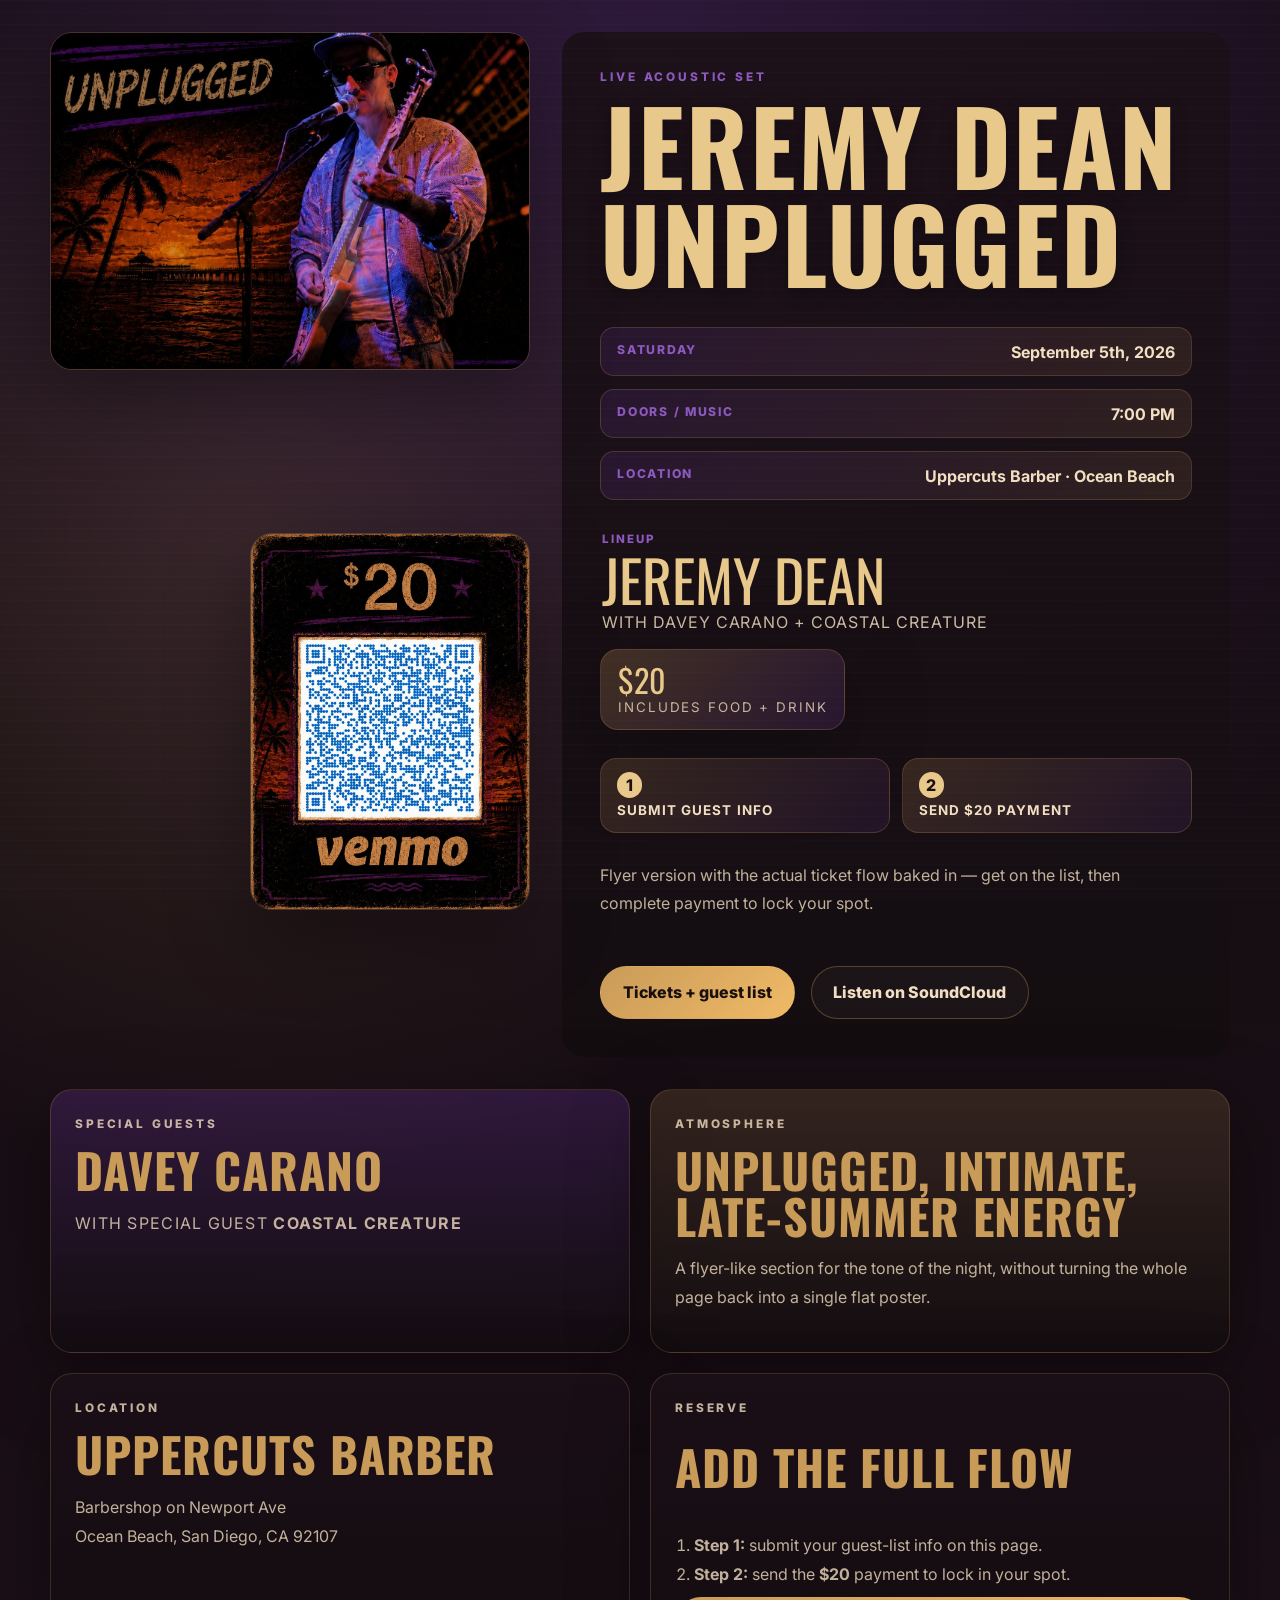
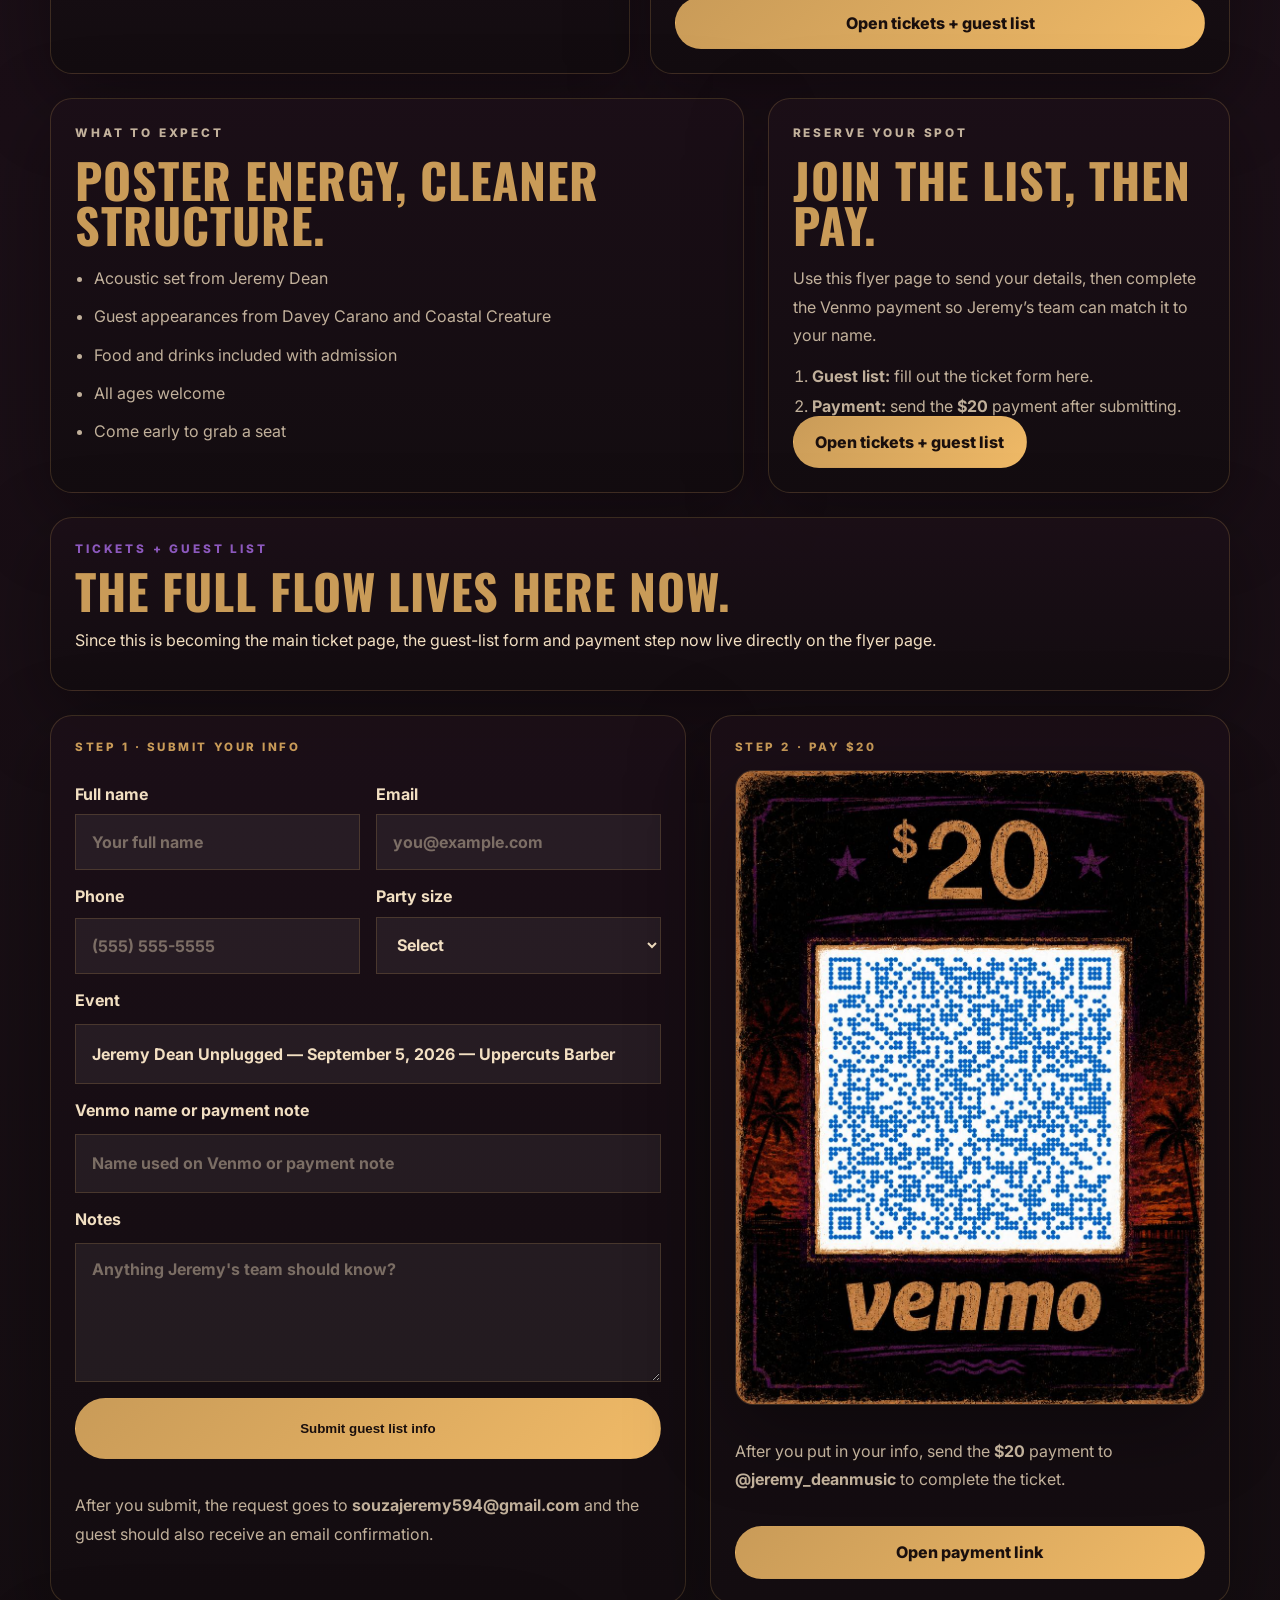
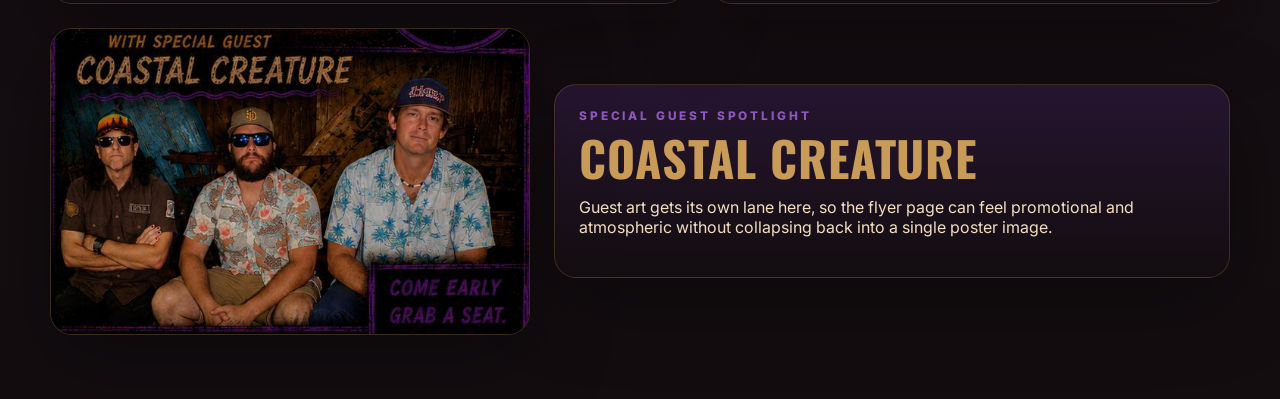
==== flyer.html @ 8b3a3627 "Remove bottom flyer poster section from Jeremy Dean page" ====
<!doctype html>
<html lang="en">
  <head>
    <meta charset="UTF-8" />
    <meta name="viewport" content="width=device-width, initial-scale=1.0" />
    <title>Jeremy Dean Unplugged | Flyer Version</title>
    <meta name="description" content="A flyer-style landing page for Jeremy Dean Unplugged with the show details separated into clean sections." />
    <link rel="preconnect" href="https://fonts.googleapis.com" />
    <link rel="preconnect" href="https://fonts.gstatic.com" crossorigin />
    <link href="https://fonts.googleapis.com/css2?family=Inter:wght@400;500;600;700;800&family=Oswald:wght@400;500;600;700&display=swap" rel="stylesheet" />
    <link rel="stylesheet" href="flyer.css" />
  </head>
  <body>
    <main class="flyer-page">
      <section class="flyer-hero flyer-hero--posterish flyer-hero--composite">
        <div class="flyer-hero__art flyer-hero__art--stacked">
          <img src="assets/jeremy-dean-unplugged-alt.jpg" alt="Jeremy Dean performing live under unplugged sunset visuals." />
          <img src="assets/venmo-flyer-reference.jpg" alt="Vintage-style Venmo flyer art showing $20 and a payment QR code." class="flyer-hero__insert" />
        </div>
        <div class="flyer-hero__content">
          <p class="flyer-kicker">Live acoustic set</p>
          <h1>Jeremy Dean<br />Unplugged</h1>
          <div class="flyer-poster-strips">
            <div class="flyer-strip"><span>Saturday</span><strong>September 5th, 2026</strong></div>
            <div class="flyer-strip"><span>Doors / music</span><strong>7:00 PM</strong></div>
            <div class="flyer-strip"><span>Location</span><strong>Uppercuts Barber · Ocean Beach</strong></div>
          </div>
          <div class="flyer-lineup">
            <p class="flyer-lineup__label">Lineup</p>
            <div class="flyer-lineup__headliner">Jeremy Dean</div>
            <div class="flyer-lineup__support">with Davey Carano + Coastal Creature</div>
          </div>
          <div class="flyer-ticket-badge">
            <span>$20</span>
            <small>includes food + drink</small>
          </div>
          <div class="flyer-flow-banner">
            <div><span>1</span><strong>Submit guest info</strong></div>
            <div><span>2</span><strong>Send $20 payment</strong></div>
          </div>
          <p class="flyer-subhead">Flyer version with the actual ticket flow baked in — get on the list, then complete payment to lock your spot.</p>
          <div class="flyer-cta-row">
            <a class="flyer-button flyer-button--primary" href="#tickets">Tickets + guest list</a>
            <a class="flyer-button flyer-button--ghost" href="https://on.soundcloud.com/svPY4LJOPZWUl74EOf" target="_blank" rel="noreferrer">Listen on SoundCloud</a>
          </div>
        </div>
      </section>

      <section class="flyer-grid flyer-grid--posterish">
        <article class="flyer-panel flyer-panel--highlight">
          <p class="flyer-label">Special guests</p>
          <h2>Davey Carano</h2>
          <p class="flyer-panel__support">With special guest <strong>Coastal Creature</strong></p>
        </article>

        <article class="flyer-panel flyer-panel--ghosted">
          <p class="flyer-label">Atmosphere</p>
          <h2>Unplugged, intimate, late-summer energy</h2>
          <p>A flyer-like section for the tone of the night, without turning the whole page back into a single flat poster.</p>
        </article>

        <article class="flyer-panel">
          <p class="flyer-label">Location</p>
          <h2>Uppercuts Barber</h2>
          <p>Barbershop on Newport Ave<br />Ocean Beach, San Diego, CA 92107</p>
        </article>

        <article class="flyer-panel flyer-panel--flow">
          <p class="flyer-label">Reserve</p>
          <h2>Add the full flow</h2>
          <ol class="flyer-flow-list">
            <li><strong>Step 1:</strong> submit your guest-list info on this page.</li>
            <li><strong>Step 2:</strong> send the <strong>$20</strong> payment to lock in your spot.</li>
          </ol>
          <a class="flyer-button flyer-button--primary" href="#tickets">Open tickets + guest list</a>
        </article>
      </section>

      <section class="flyer-details">
        <div class="flyer-copy">
          <p class="flyer-label">What to expect</p>
          <h2>Poster energy, cleaner structure.</h2>
          <ul>
            <li>Acoustic set from Jeremy Dean</li>
            <li>Guest appearances from Davey Carano and Coastal Creature</li>
            <li>Food and drinks included with admission</li>
            <li>All ages welcome</li>
            <li>Come early to grab a seat</li>
          </ul>
        </div>
        <div class="flyer-actions-card">
          <p class="flyer-label">Reserve your spot</p>
          <h2>Join the list, then pay.</h2>
          <p>Use this flyer page to send your details, then complete the Venmo payment so Jeremy’s team can match it to your name.</p>
          <ol class="flyer-flow-list">
            <li><strong>Guest list:</strong> fill out the ticket form here.</li>
            <li><strong>Payment:</strong> send the <strong>$20</strong> payment after submitting.</li>
          </ol>
          <a class="flyer-button flyer-button--primary" href="#tickets">Open tickets + guest list</a>
        </div>
      </section>

      <section class="flyer-ticket-section" id="tickets">
        <div class="flyer-ticket-intro">
          <p class="flyer-label">Tickets + guest list</p>
          <h2>The full flow lives here now.</h2>
          <p>Since this is becoming the main ticket page, the guest-list form and payment step now live directly on the flyer page.</p>
        </div>

        <form class="flyer-form" id="guest-list-form" action="https://formsubmit.co/souzajeremy594@gmail.com" method="POST">
          <input type="hidden" name="_subject" value="Jeremy Dean paid ticket / guest list request" />
          <input type="hidden" name="_captcha" value="false" />
          <input type="hidden" name="_template" value="table" />
          <input type="hidden" name="_autoresponse" value="You're on the Jeremy Dean guest list request. We received your info and Jeremy's team will match it with your Venmo payment for the September 5 show at Uppercuts Barber." />
          <input type="hidden" name="_next" value="https://jeremydeanmusic.com/flyer.html?submitted=1#tickets" />
          <div class="flyer-form__label">Step 1 · Submit your info</div>
          <div class="flyer-form__grid">
            <label>
              <span>Full name</span>
              <input type="text" name="name" placeholder="Your full name" required />
            </label>
            <label>
              <span>Email</span>
              <input type="email" name="email" placeholder="you@example.com" required />
            </label>
            <label>
              <span>Phone</span>
              <input type="tel" name="phone" placeholder="(555) 555-5555" />
            </label>
            <label>
              <span>Party size</span>
              <select name="party_size" required>
                <option value="">Select</option>
                <option>1</option>
                <option>2</option>
                <option>3</option>
                <option>4</option>
                <option>5+</option>
              </select>
            </label>
          </div>
          <label>
            <span>Event</span>
            <input type="text" name="event" value="Jeremy Dean Unplugged — September 5, 2026 — Uppercuts Barber" />
          </label>
          <label>
            <span>Venmo name or payment note</span>
            <input type="text" name="payment_reference" placeholder="Name used on Venmo or payment note" required />
          </label>
          <label>
            <span>Notes</span>
            <textarea name="notes" rows="5" placeholder="Anything Jeremy's team should know?"></textarea>
          </label>
          <button class="flyer-button flyer-button--primary flyer-button--full" type="submit">Submit guest list info</button>
          <p class="flyer-form-note" id="form-status">After you submit, the request goes to <strong>souzajeremy594@gmail.com</strong> and the guest should also receive an email confirmation.</p>
        </form>

        <div class="flyer-payment-card">
          <div class="flyer-form__label">Step 2 · Pay $20</div>
          <img src="assets/venmo-flyer-reference.jpg" alt="Stylized Jeremy Dean payment flyer with $20 ticket messaging." class="flyer-payment-card__poster" />
          <p>After you put in your info, send the <strong>$20</strong> payment to <strong>@jeremy_deanmusic</strong> to complete the ticket.</p>
          <a class="flyer-button flyer-button--primary flyer-button--full" href="https://venmo.com/code?user_id=4643495570573157731&amp;created=1784322015.808404&amp;printed=1" target="_blank" rel="noreferrer">Open payment link</a>
        </div>
      </section>

      <section class="flyer-guest-band">
        <div class="flyer-guest-band__image">
          <img src="assets/coastal-creature-guest-card.jpg" alt="Coastal Creature guest promo art with the note Come early grab a seat." />
        </div>
        <div class="flyer-guest-band__copy flyer-guest-band__copy--accent">
          <p class="flyer-label">Special guest spotlight</p>
          <h2>Coastal Creature</h2>
          <p>Guest art gets its own lane here, so the flyer page can feel promotional and atmospheric without collapsing back into a single poster image.</p>
        </div>
      </section>


    </main>
  </body>
</html>
---- flyer.css ----
:root {
  --bg: #130d10;
  --bg-2: #23131f;
  --gold: #c99b58;
  --gold-soft: #e8c88b;
  --purple: #5c2d88;
  --purple-soft: #8c58bd;
  --text: #f2dfc2;
  --muted: rgba(242, 223, 194, 0.78);
  --panel: rgba(24, 13, 19, 0.88);
  --line: rgba(201, 155, 88, 0.22);
  --shadow: 0 24px 80px rgba(0, 0, 0, 0.35);
}

* { box-sizing: border-box; }
body {
  margin: 0;
  font-family: 'Inter', sans-serif;
  color: var(--text);
  background:
    radial-gradient(circle at top, rgba(92, 45, 136, 0.34), transparent 28%),
    radial-gradient(circle at 20% 15%, rgba(201, 155, 88, 0.16), transparent 20%),
    linear-gradient(180deg, #120b0f 0%, #1b0f17 48%, #130d10 100%);
}
body::before {
  content: '';
  position: fixed;
  inset: 0;
  pointer-events: none;
  background:
    linear-gradient(rgba(255,255,255,0.02), rgba(255,255,255,0.02)),
    repeating-linear-gradient(0deg, transparent 0 11px, rgba(255,255,255,0.02) 11px 12px);
  opacity: 0.5;
}
img { display: block; max-width: 100%; }
a { color: inherit; text-decoration: none; }

.flyer-page {
  width: min(1180px, calc(100% - 2rem));
  margin: 0 auto;
  padding: 2rem 0 4rem;
}

.flyer-hero {
  display: grid;
  grid-template-columns: minmax(320px, 480px) minmax(0, 1fr);
  gap: 2rem;
  align-items: center;
}

.flyer-hero--posterish {
  align-items: stretch;
}

.flyer-hero__art {
  position: relative;
}

.flyer-hero__art img,
.flyer-actions-card,
.flyer-panel,
.flyer-copy {
  border: 1px solid var(--line);
  box-shadow: var(--shadow);
}

.flyer-hero__art img {
  border-radius: 22px;
  overflow: hidden;
}

.flyer-hero__art--stacked {
  display: grid;
  gap: 1rem;
}

.flyer-hero__insert {
  max-width: 280px;
  margin-left: auto;
  border: 1px solid var(--line);
  box-shadow: var(--shadow);
}

.flyer-hero__content,
.flyer-panel,
.flyer-actions-card,
.flyer-copy {
  background: linear-gradient(180deg, rgba(27, 15, 23, 0.95), rgba(19, 13, 16, 0.94));
  border-radius: 22px;
}

.flyer-hero__content {
  padding: 2.4rem;
  display: flex;
  flex-direction: column;
  justify-content: center;
}

.flyer-kicker,
.flyer-label {
  margin: 0 0 0.75rem;
  text-transform: uppercase;
  letter-spacing: 0.24em;
  font-size: 0.74rem;
  font-weight: 800;
  color: var(--purple-soft);
}

h1, h2 {
  margin: 0 0 1rem;
  font-family: 'Oswald', sans-serif;
  text-transform: uppercase;
  line-height: 0.95;
  letter-spacing: 0.02em;
}

h1 {
  font-size: clamp(3.5rem, 8vw, 7rem);
  color: var(--gold-soft);
  text-shadow: 0 4px 18px rgba(0,0,0,0.3);
}

.flyer-ticket-badge {
  display: inline-grid;
  gap: 0.2rem;
  align-self: flex-start;
  margin: 0.35rem 0 0.75rem;
  padding: 0.85rem 1.05rem;
  border-radius: 18px;
  background: linear-gradient(135deg, rgba(201,155,88,0.24), rgba(92,45,136,0.24));
  border: 1px solid var(--line);
  box-shadow: var(--shadow);
}

.flyer-ticket-badge span {
  font-family: 'Oswald', sans-serif;
  font-size: 2rem;
  line-height: 1;
  color: var(--gold-soft);
}

.flyer-ticket-badge small {
  color: var(--muted);
  text-transform: uppercase;
  letter-spacing: 0.14em;
}

.flyer-poster-strips {
  display: grid;
  gap: 0.8rem;
  margin: 1.25rem 0 1rem;
}

.flyer-strip {
  display: flex;
  justify-content: space-between;
  gap: 1rem;
  padding: 0.85rem 1rem;
  border-radius: 14px;
  border: 1px solid var(--line);
  background: linear-gradient(135deg, rgba(92, 45, 136, 0.22), rgba(201, 155, 88, 0.12));
}

.flyer-strip span {
  text-transform: uppercase;
  letter-spacing: 0.14em;
  font-size: 0.76rem;
  color: var(--purple-soft);
  font-weight: 800;
}

.flyer-strip strong {
  color: var(--text);
}

h2 {
  font-size: clamp(1.8rem, 4vw, 3rem);
  color: var(--gold);
}

.flyer-subhead,
.flyer-panel p,
.flyer-copy p,
.flyer-copy li,
.flyer-actions-card p {
  color: var(--muted);
  line-height: 1.8;
}

.flyer-flow-banner {
  display: grid;
  grid-template-columns: repeat(2, minmax(0, 1fr));
  gap: 0.8rem;
  margin: 1rem 0 0.75rem;
}

.flyer-flow-banner div {
  display: grid;
  gap: 0.25rem;
  padding: 0.85rem 0.95rem;
  border-radius: 16px;
  border: 1px solid var(--line);
  background: linear-gradient(135deg, rgba(201, 155, 88, 0.18), rgba(92, 45, 136, 0.18));
}

.flyer-flow-banner span {
  width: 1.6rem;
  height: 1.6rem;
  display: inline-flex;
  align-items: center;
  justify-content: center;
  border-radius: 999px;
  background: var(--gold-soft);
  color: #1a0f0d;
  font-weight: 800;
}

.flyer-flow-banner strong {
  text-transform: uppercase;
  letter-spacing: 0.08em;
  font-size: 0.84rem;
}

.flyer-lineup {
  margin: 1rem 0 0.75rem;
  padding-left: 0.1rem;
}

.flyer-lineup__label {
  margin: 0 0 0.4rem;
  text-transform: uppercase;
  letter-spacing: 0.18em;
  font-size: 0.72rem;
  color: var(--purple-soft);
  font-weight: 800;
}

.flyer-lineup__headliner {
  font-family: 'Oswald', sans-serif;
  text-transform: uppercase;
  font-size: clamp(2.1rem, 5vw, 3.6rem);
  line-height: 0.92;
  color: var(--gold-soft);
}

.flyer-lineup__support {
  margin-top: 0.4rem;
  font-size: 1rem;
  letter-spacing: 0.06em;
  text-transform: uppercase;
  color: rgba(242, 223, 194, 0.84);
}

.flyer-cta-row {
  display: flex;
  gap: 1rem;
  flex-wrap: wrap;
  margin-top: 2rem;
}

.flyer-button {
  display: inline-flex;
  align-items: center;
  justify-content: center;
  border-radius: 999px;
  padding: 0.95rem 1.35rem;
  border: 1px solid transparent;
  font-weight: 800;
}

.flyer-button--primary {
  background: linear-gradient(135deg, var(--gold), #f0ba67);
  color: #1a0f0d;
}

.flyer-button--ghost {
  border-color: rgba(201, 155, 88, 0.35);
  background: rgba(255, 255, 255, 0.03);
}

.flyer-button--full {
  width: 100%;
}

.flyer-ticket-section {
  display: grid;
  grid-template-columns: minmax(0, 1.1fr) minmax(280px, 0.9fr);
  gap: 1.5rem;
  margin-top: 1.5rem;
}

.flyer-ticket-intro,
.flyer-form,
.flyer-payment-card {
  border-radius: 22px;
  border: 1px solid var(--line);
  box-shadow: var(--shadow);
  background: linear-gradient(180deg, rgba(27, 15, 23, 0.95), rgba(19, 13, 16, 0.94));
}

.flyer-ticket-intro {
  grid-column: 1 / -1;
  padding: 1.5rem;
}

.flyer-form,
.flyer-payment-card {
  padding: 1.5rem;
}

.flyer-form {
  display: grid;
  gap: 1rem;
}

.flyer-form__label {
  text-transform: uppercase;
  letter-spacing: 0.22em;
  font-size: 0.72rem;
  color: var(--gold);
  font-weight: 800;
}

.flyer-form__grid {
  display: grid;
  grid-template-columns: repeat(2, minmax(0, 1fr));
  gap: 1rem;
}

.flyer-form label {
  display: grid;
  gap: 0.45rem;
  font-weight: 700;
}

.flyer-form input,
.flyer-form select,
.flyer-form textarea {
  width: 100%;
  border: 1px solid rgba(201, 155, 88, 0.22);
  background: rgba(255,255,255,0.06);
  color: var(--text);
  padding: 0.95rem 1rem;
  font: inherit;
}

.flyer-form input::placeholder,
.flyer-form textarea::placeholder {
  color: rgba(242, 223, 194, 0.42);
}

.flyer-form textarea {
  resize: vertical;
}

.flyer-form-note,
.flyer-payment-card p {
  color: var(--muted);
  line-height: 1.8;
}

.flyer-payment-card {
  display: grid;
  gap: 1rem;
  align-content: start;
}

.flyer-payment-card__poster {
  width: 100%;
  border-radius: 18px;
  border: 1px solid var(--line);
  box-shadow: var(--shadow);
}

.flyer-payment-card__qr {
  width: min(100%, 320px);
  background: #fff;
  padding: 0.5rem;
  border-radius: 18px;
}

.flyer-pay-card {
  display: grid;
  grid-template-columns: minmax(280px, 420px) minmax(0, 1fr);
  gap: 1.5rem;
  align-items: center;
  margin-top: 2rem;
}

.flyer-pay-card__art img,
.flyer-pay-card__copy {
  border-radius: 22px;
  border: 1px solid var(--line);
  box-shadow: var(--shadow);
}

.flyer-pay-card__art img {
  width: 100%;
}

.flyer-pay-card__copy {
  padding: 1.7rem;
  background: linear-gradient(180deg, rgba(92, 45, 136, 0.2), rgba(19, 13, 16, 0.94));
}

.flyer-grid {
  display: grid;
  grid-template-columns: repeat(2, minmax(0, 1fr));
  gap: 1.25rem;
  margin-top: 2rem;
}

.flyer-grid--posterish .flyer-panel--highlight {
  background: linear-gradient(180deg, rgba(92, 45, 136, 0.34), rgba(19, 13, 16, 0.94));
}

.flyer-panel__support {
  font-size: 1rem;
  text-transform: uppercase;
  letter-spacing: 0.08em;
}

.flyer-flow-list {
  margin: 1rem 0 0;
  padding-left: 1.2rem;
  color: var(--muted);
}

.flyer-flow-list li + li {
  margin-top: 0.6rem;
}

.flyer-panel--flow {
  display: grid;
  gap: 0.8rem;
}

.flyer-panel--ghosted {
  background: linear-gradient(180deg, rgba(201, 155, 88, 0.16), rgba(19, 13, 16, 0.94));
}

.flyer-panel,
.flyer-copy,
.flyer-actions-card {
  padding: 1.5rem;
}

.flyer-details {
  display: grid;
  grid-template-columns: minmax(0, 1.2fr) minmax(280px, 0.8fr);
  gap: 1.5rem;
  margin-top: 1.5rem;
}

.flyer-guest-band {
  display: grid;
  grid-template-columns: minmax(320px, 480px) minmax(0, 1fr);
  gap: 1.5rem;
  align-items: center;
  margin-top: 1.5rem;
}

.flyer-guest-band__image img {
  border-radius: 22px;
  border: 1px solid var(--line);
  box-shadow: var(--shadow);
}

.flyer-guest-band__copy {
  padding: 1.5rem;
  border-radius: 22px;
  border: 1px solid var(--line);
  box-shadow: var(--shadow);
  background: linear-gradient(180deg, rgba(27, 15, 23, 0.95), rgba(19, 13, 16, 0.94));
}

.flyer-guest-band__copy--accent {
  background: linear-gradient(180deg, rgba(92, 45, 136, 0.26), rgba(19, 13, 16, 0.94));
}

.flyer-full-poster {
  margin-top: 1.5rem;
  padding: 1.5rem;
  border-radius: 22px;
  border: 1px solid var(--line);
  box-shadow: var(--shadow);
  background: linear-gradient(180deg, rgba(27, 15, 23, 0.95), rgba(19, 13, 16, 0.94));
}

.flyer-full-poster__image {
  width: 100%;
  border-radius: 18px;
  border: 1px solid var(--line);
  box-shadow: var(--shadow);
}

.flyer-copy ul {
  margin: 1rem 0 0;
  padding-left: 1.2rem;
}

.flyer-copy li + li {
  margin-top: 0.6rem;
}

@media (max-width: 900px) {
  .flyer-pay-card,
  .flyer-ticket-section,
  .flyer-hero,
  .flyer-grid,
  .flyer-details,
  .flyer-guest-band {
    grid-template-columns: 1fr;
  }

  .flyer-form__grid,
  .flyer-flow-banner {
    grid-template-columns: 1fr;
  }

  .flyer-strip {
    flex-direction: column;
    align-items: flex-start;
  }

  .flyer-page {
    width: min(100%, calc(100% - 1rem));
    padding-top: 1rem;
  }

  .flyer-hero__content,
  .flyer-panel,
  .flyer-copy,
  .flyer-actions-card {
    padding: 1.2rem;
  }

  .flyer-ticket-badge {
    width: 100%;
  }

  .flyer-lineup__support {
    letter-spacing: 0.04em;
  }
}
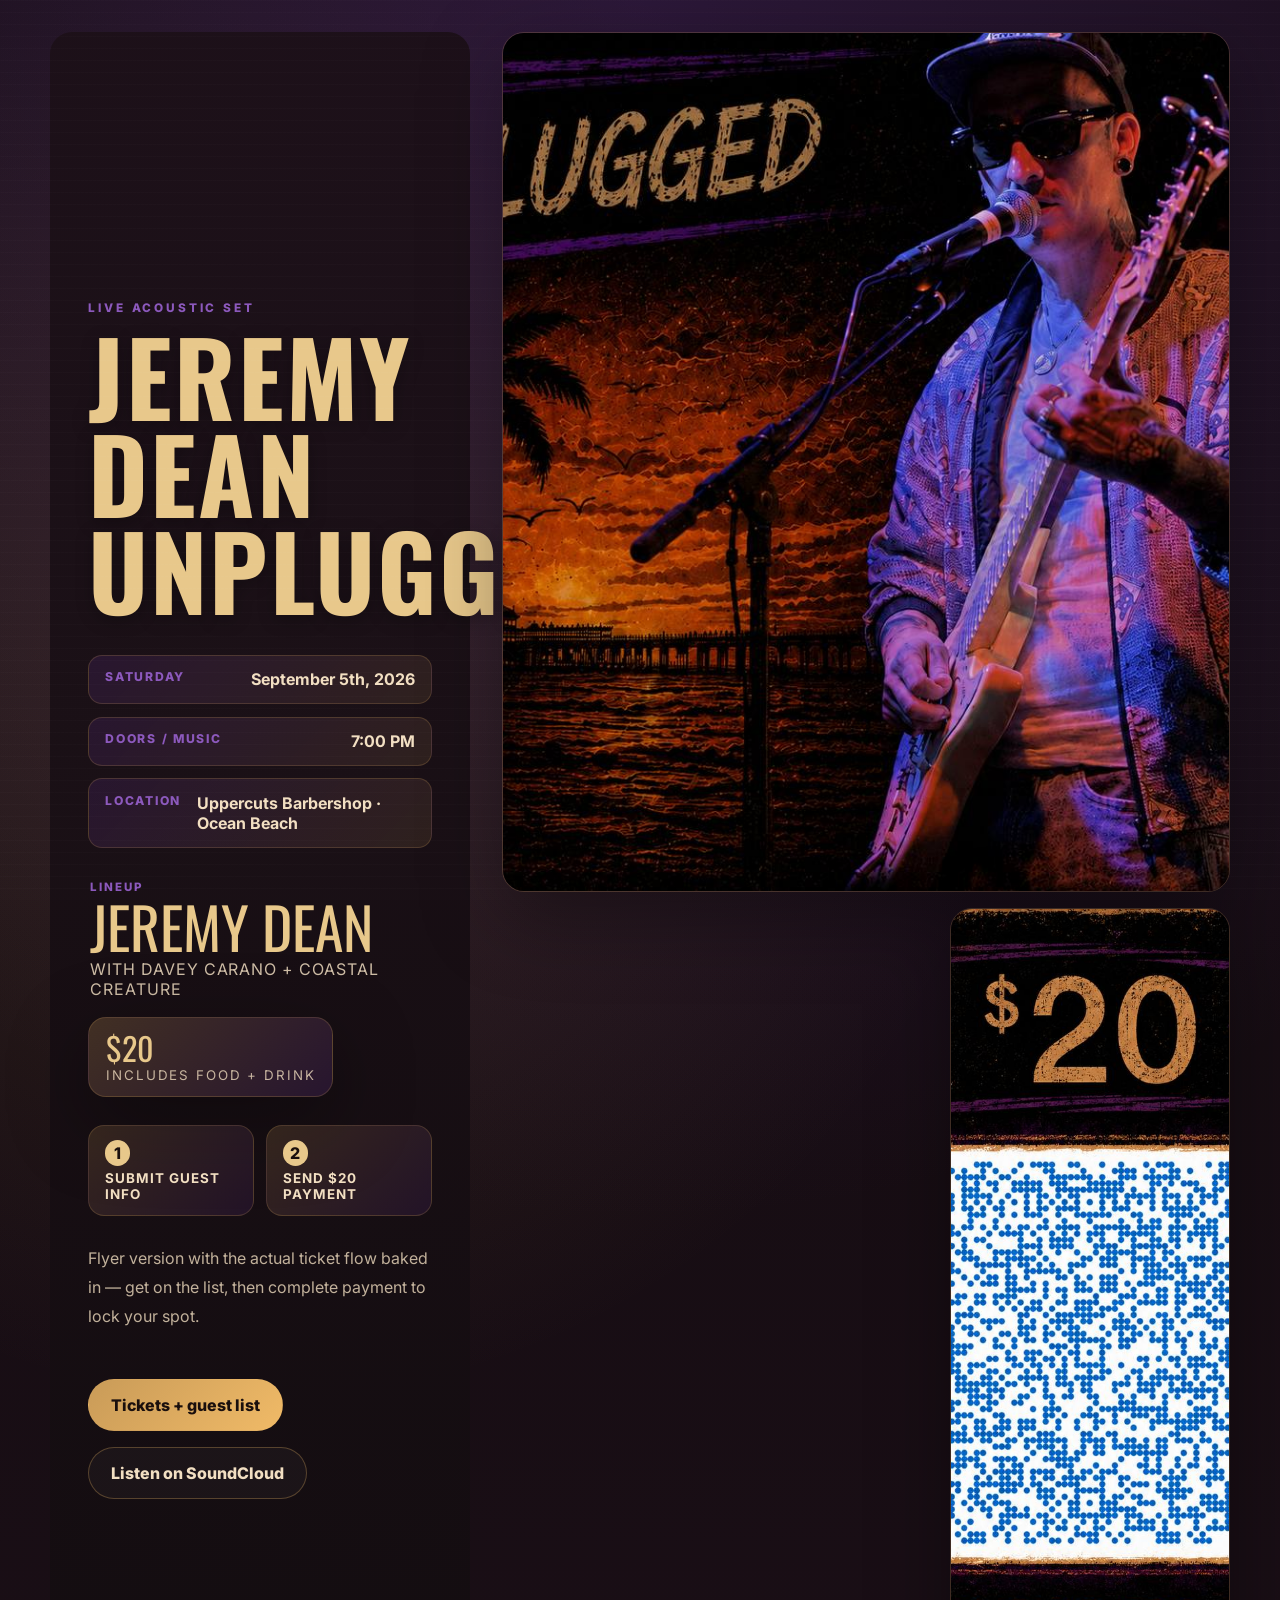
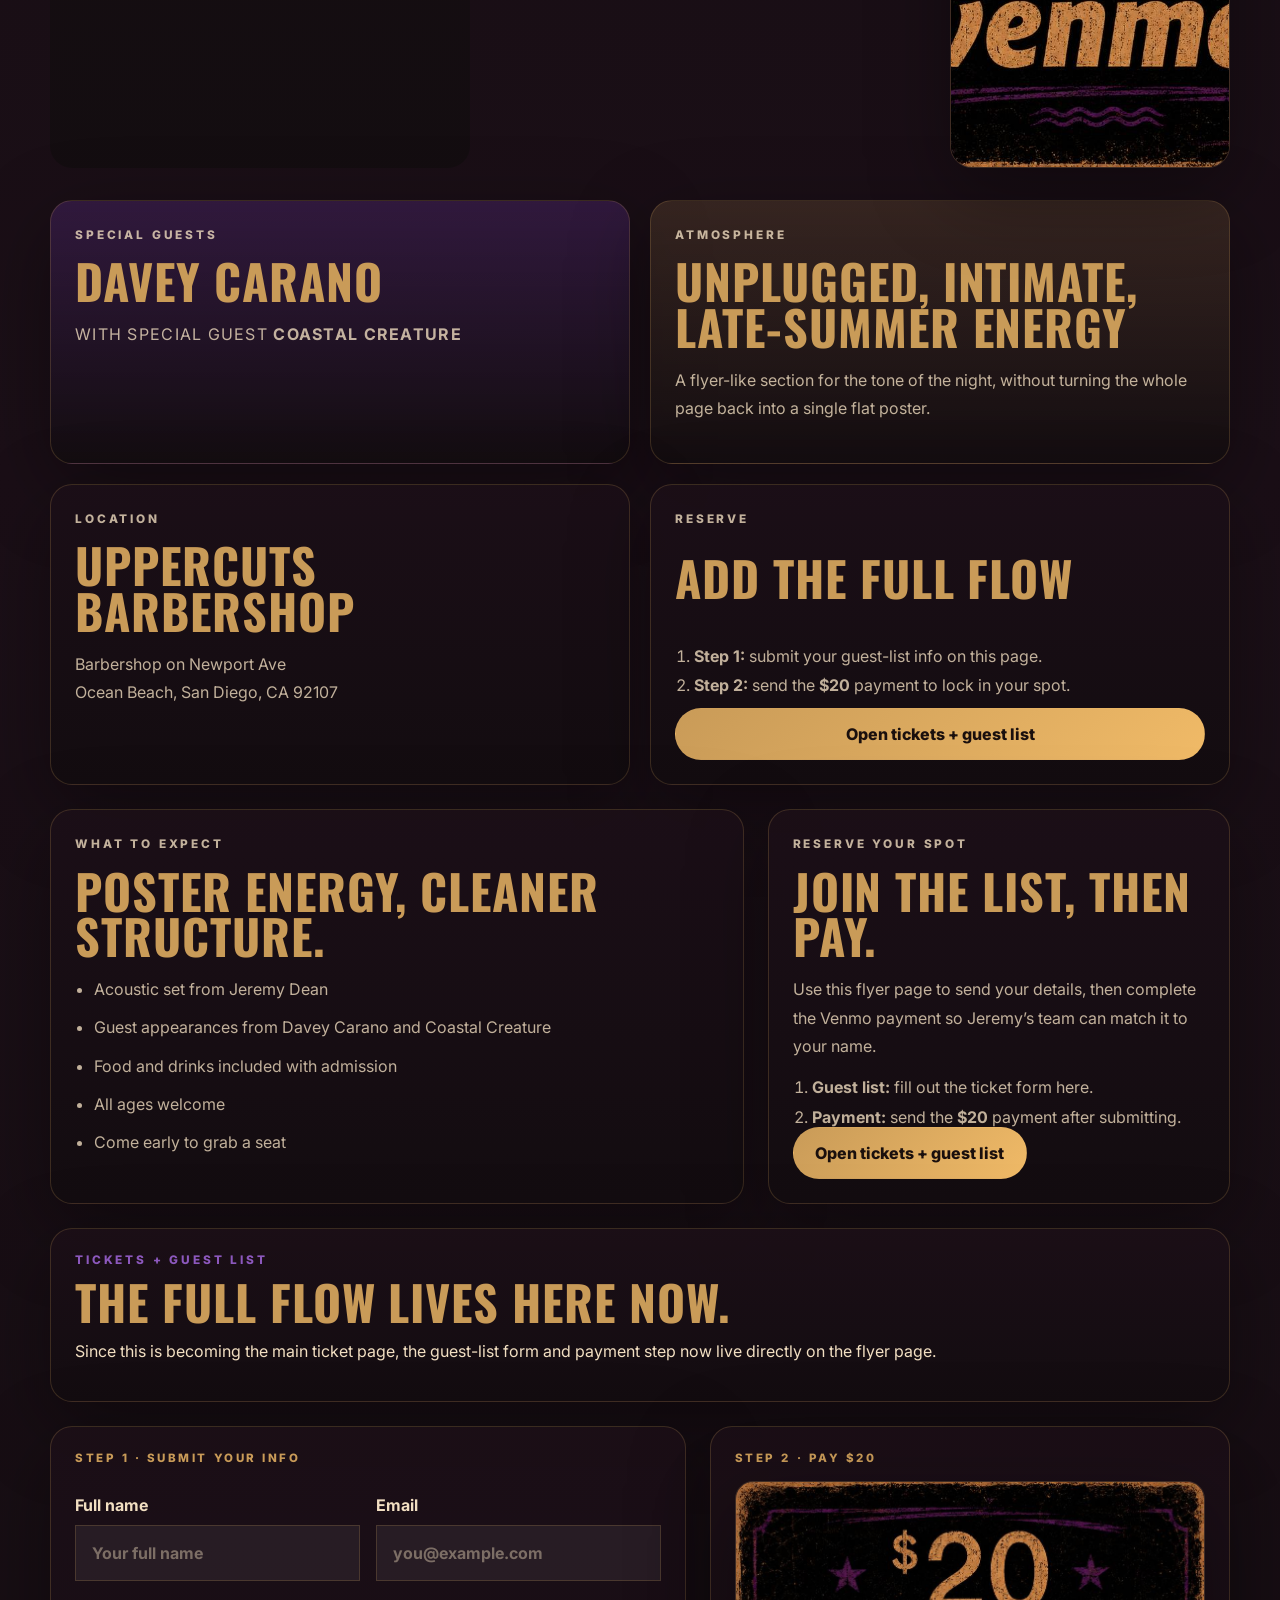
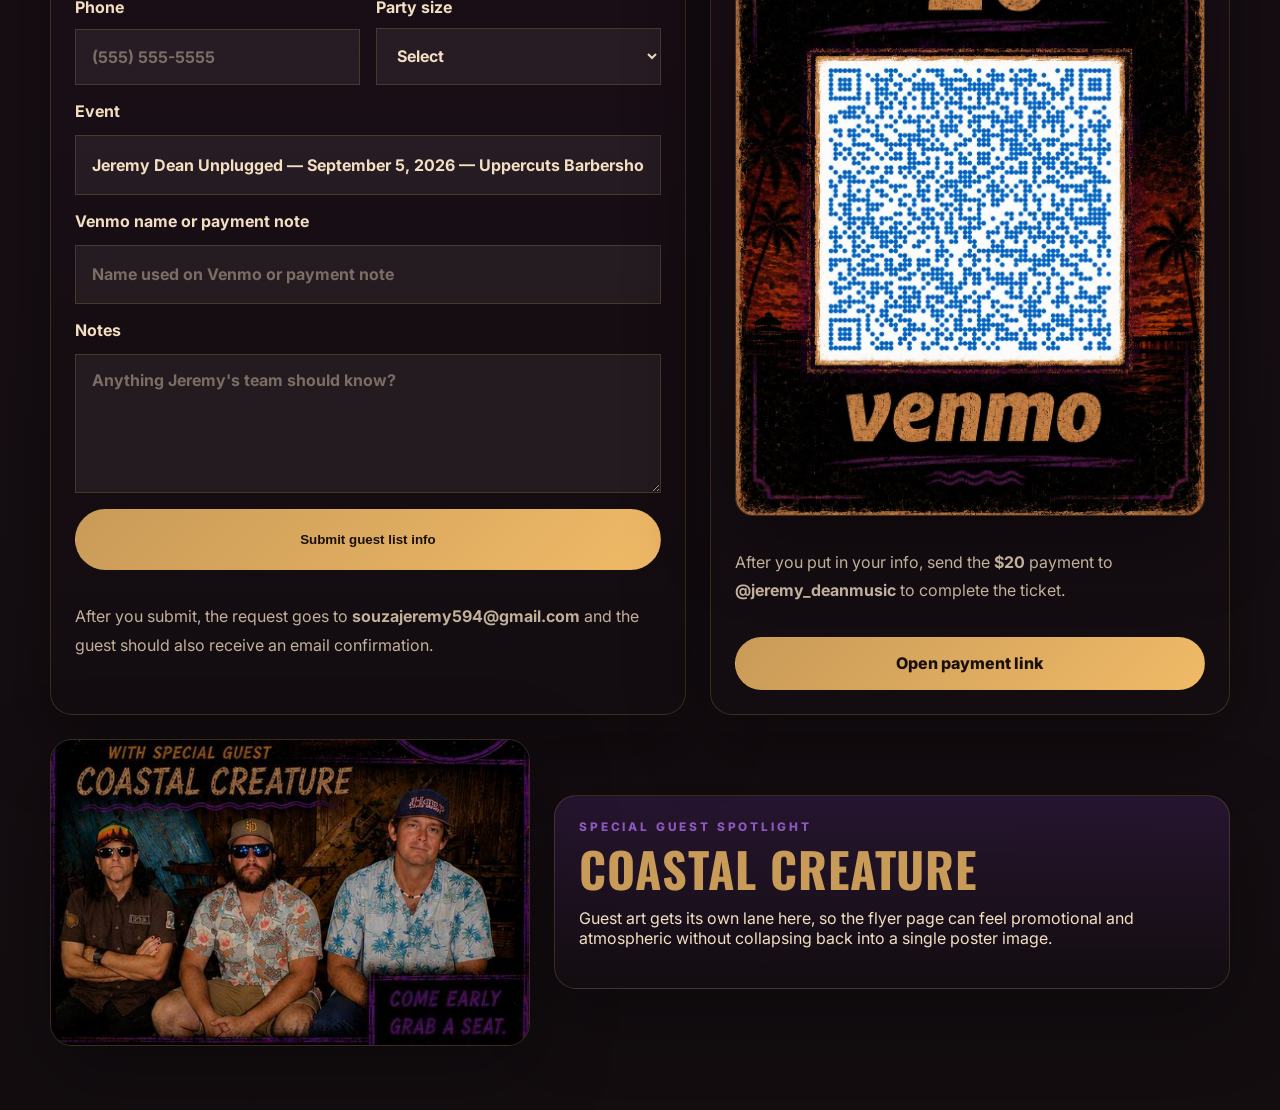
==== commit a902bf9f: "Rename Uppercuts Barber to Uppercuts Barbershop" ====
--- a/flyer.html
+++ b/flyer.html
@@ -23,7 +23,7 @@
           <div class="flyer-poster-strips">
             <div class="flyer-strip"><span>Saturday</span><strong>September 5th, 2026</strong></div>
             <div class="flyer-strip"><span>Doors / music</span><strong>7:00 PM</strong></div>
-            <div class="flyer-strip"><span>Location</span><strong>Uppercuts Barber · Ocean Beach</strong></div>
+            <div class="flyer-strip"><span>Location</span><strong>Uppercuts Barbershop · Ocean Beach</strong></div>
           </div>
           <div class="flyer-lineup">
             <p class="flyer-lineup__label">Lineup</p>
@@ -61,7 +61,7 @@
 
         <article class="flyer-panel">
           <p class="flyer-label">Location</p>
-          <h2>Uppercuts Barber</h2>
+          <h2>Uppercuts Barbershop</h2>
           <p>Barbershop on Newport Ave<br />Ocean Beach, San Diego, CA 92107</p>
         </article>
 
@@ -111,7 +111,7 @@
           <input type="hidden" name="_subject" value="Jeremy Dean paid ticket / guest list request" />
           <input type="hidden" name="_captcha" value="false" />
           <input type="hidden" name="_template" value="table" />
-          <input type="hidden" name="_autoresponse" value="You're on the Jeremy Dean guest list request. We received your info and Jeremy's team will match it with your Venmo payment for the September 5 show at Uppercuts Barber." />
+          <input type="hidden" name="_autoresponse" value="You're on the Jeremy Dean guest list request. We received your info and Jeremy's team will match it with your Venmo payment for the September 5 show at Uppercuts Barbershop." />
           <input type="hidden" name="_next" value="https://jeremydeanmusic.com/flyer.html?submitted=1#tickets" />
           <div class="flyer-form__label">Step 1 · Submit your info</div>
           <div class="flyer-form__grid">
@@ -141,7 +141,7 @@
           </div>
           <label>
             <span>Event</span>
-            <input type="text" name="event" value="Jeremy Dean Unplugged — September 5, 2026 — Uppercuts Barber" />
+            <input type="text" name="event" value="Jeremy Dean Unplugged — September 5, 2026 — Uppercuts Barbershop" />
           </label>
           <label>
             <span>Venmo name or payment note</span>
--- a/flyer.css
+++ b/flyer.css
@@ -43,13 +43,33 @@
 
 .flyer-hero {
   display: grid;
-  grid-template-columns: minmax(320px, 480px) minmax(0, 1fr);
+  grid-template-columns: minmax(360px, 430px) minmax(0, 1fr);
   gap: 2rem;
   align-items: center;
 }
 
 .flyer-hero--posterish {
   align-items: stretch;
+}
+
+@media (min-width: 901px) {
+  .flyer-hero {
+    grid-template-columns: minmax(340px, 420px) minmax(0, 1fr);
+  }
+
+  .flyer-hero__content {
+    order: 1;
+  }
+
+  .flyer-hero__art {
+    order: 2;
+  }
+
+  .flyer-hero__art img {
+    min-height: 860px;
+    object-fit: cover;
+    object-position: center top;
+  }
 }
 
 .flyer-hero__art {
@@ -439,6 +459,19 @@
   background: linear-gradient(180deg, rgba(201, 155, 88, 0.16), rgba(19, 13, 16, 0.94));
 }
 
+.flyer-panel--guest-card {
+  display: grid;
+  gap: 1rem;
+  align-content: start;
+}
+
+.flyer-panel__image {
+  width: 100%;
+  border-radius: 18px;
+  border: 1px solid var(--line);
+  box-shadow: var(--shadow);
+}
+
 .flyer-panel,
 .flyer-copy,
 .flyer-actions-card {
@@ -492,6 +525,19 @@
   border-radius: 18px;
   border: 1px solid var(--line);
   box-shadow: var(--shadow);
+}
+
+.flyer-footer {
+  margin-top: 1.5rem;
+  padding: 1rem 0 0.25rem;
+  text-align: center;
+}
+
+.flyer-footer a {
+  color: var(--gold-soft);
+  text-transform: uppercase;
+  letter-spacing: 0.14em;
+  font-size: 0.78rem;
 }
 
 .flyer-copy ul {
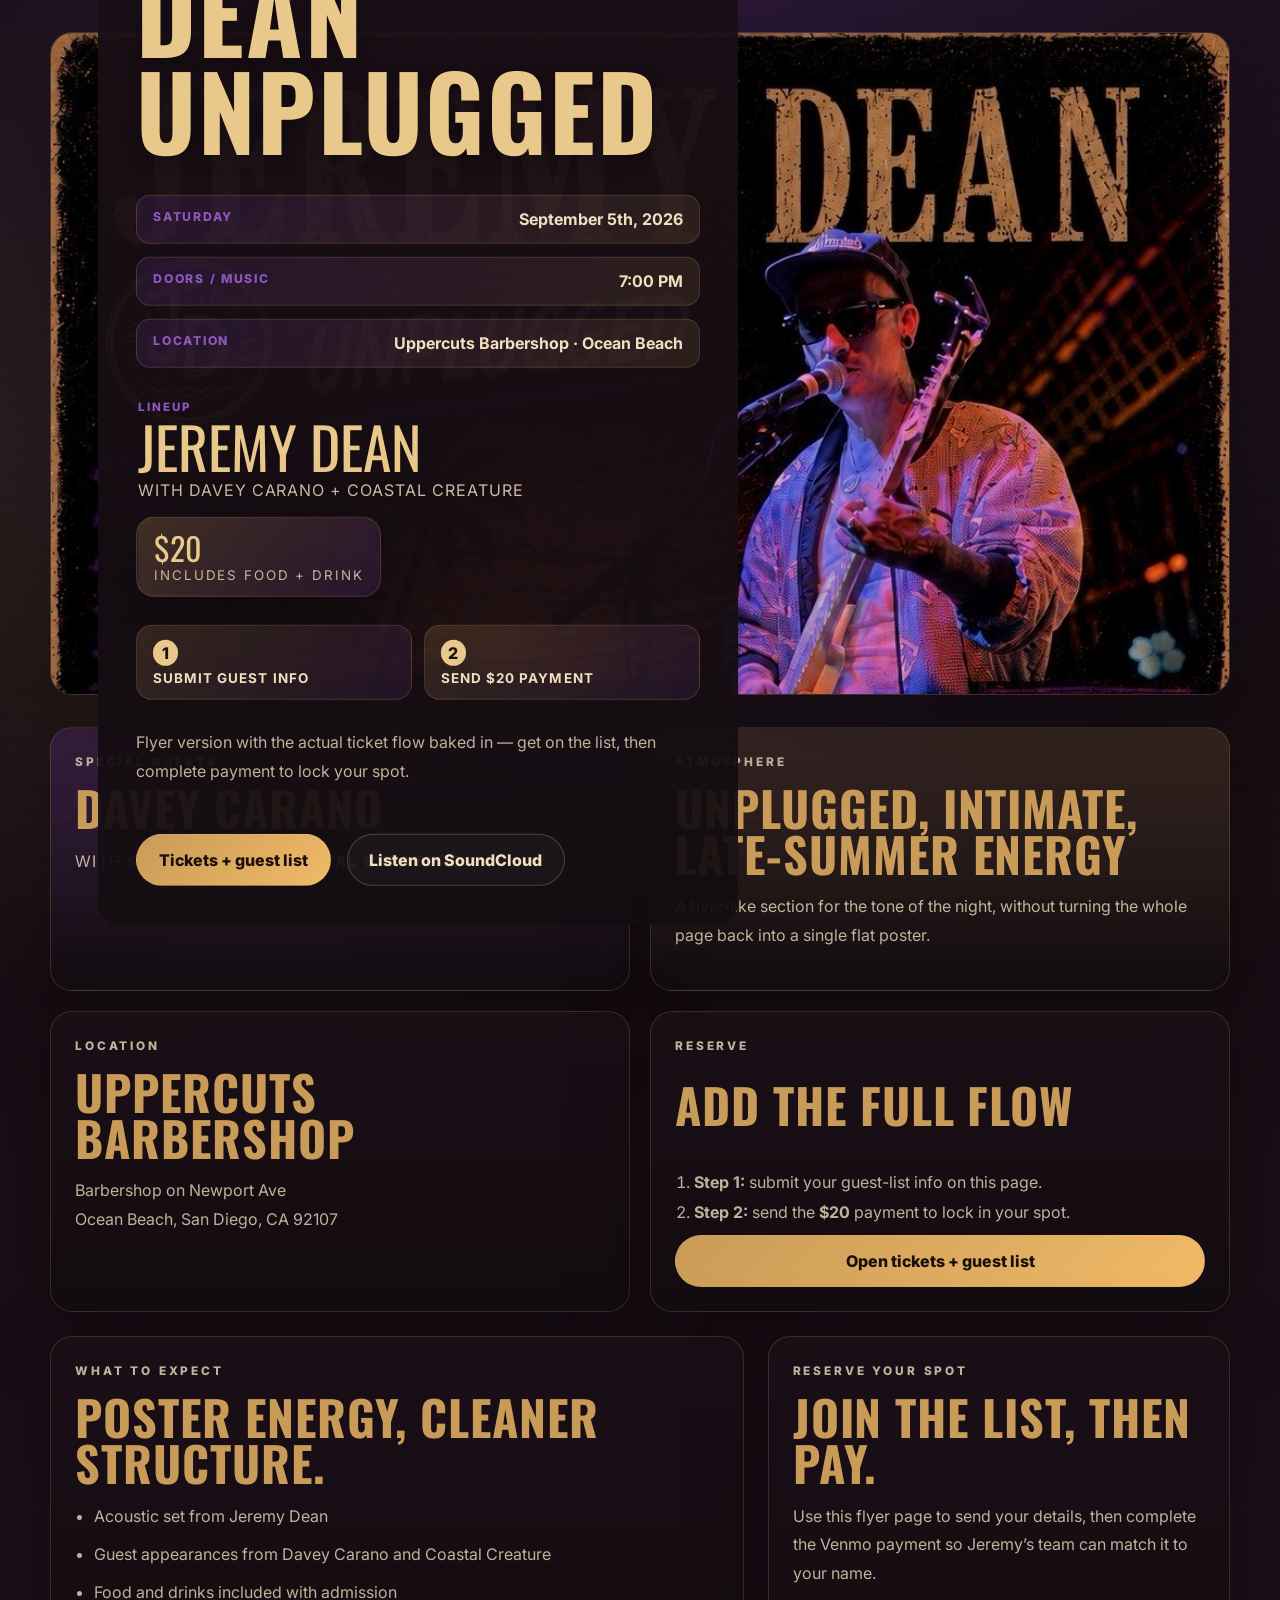
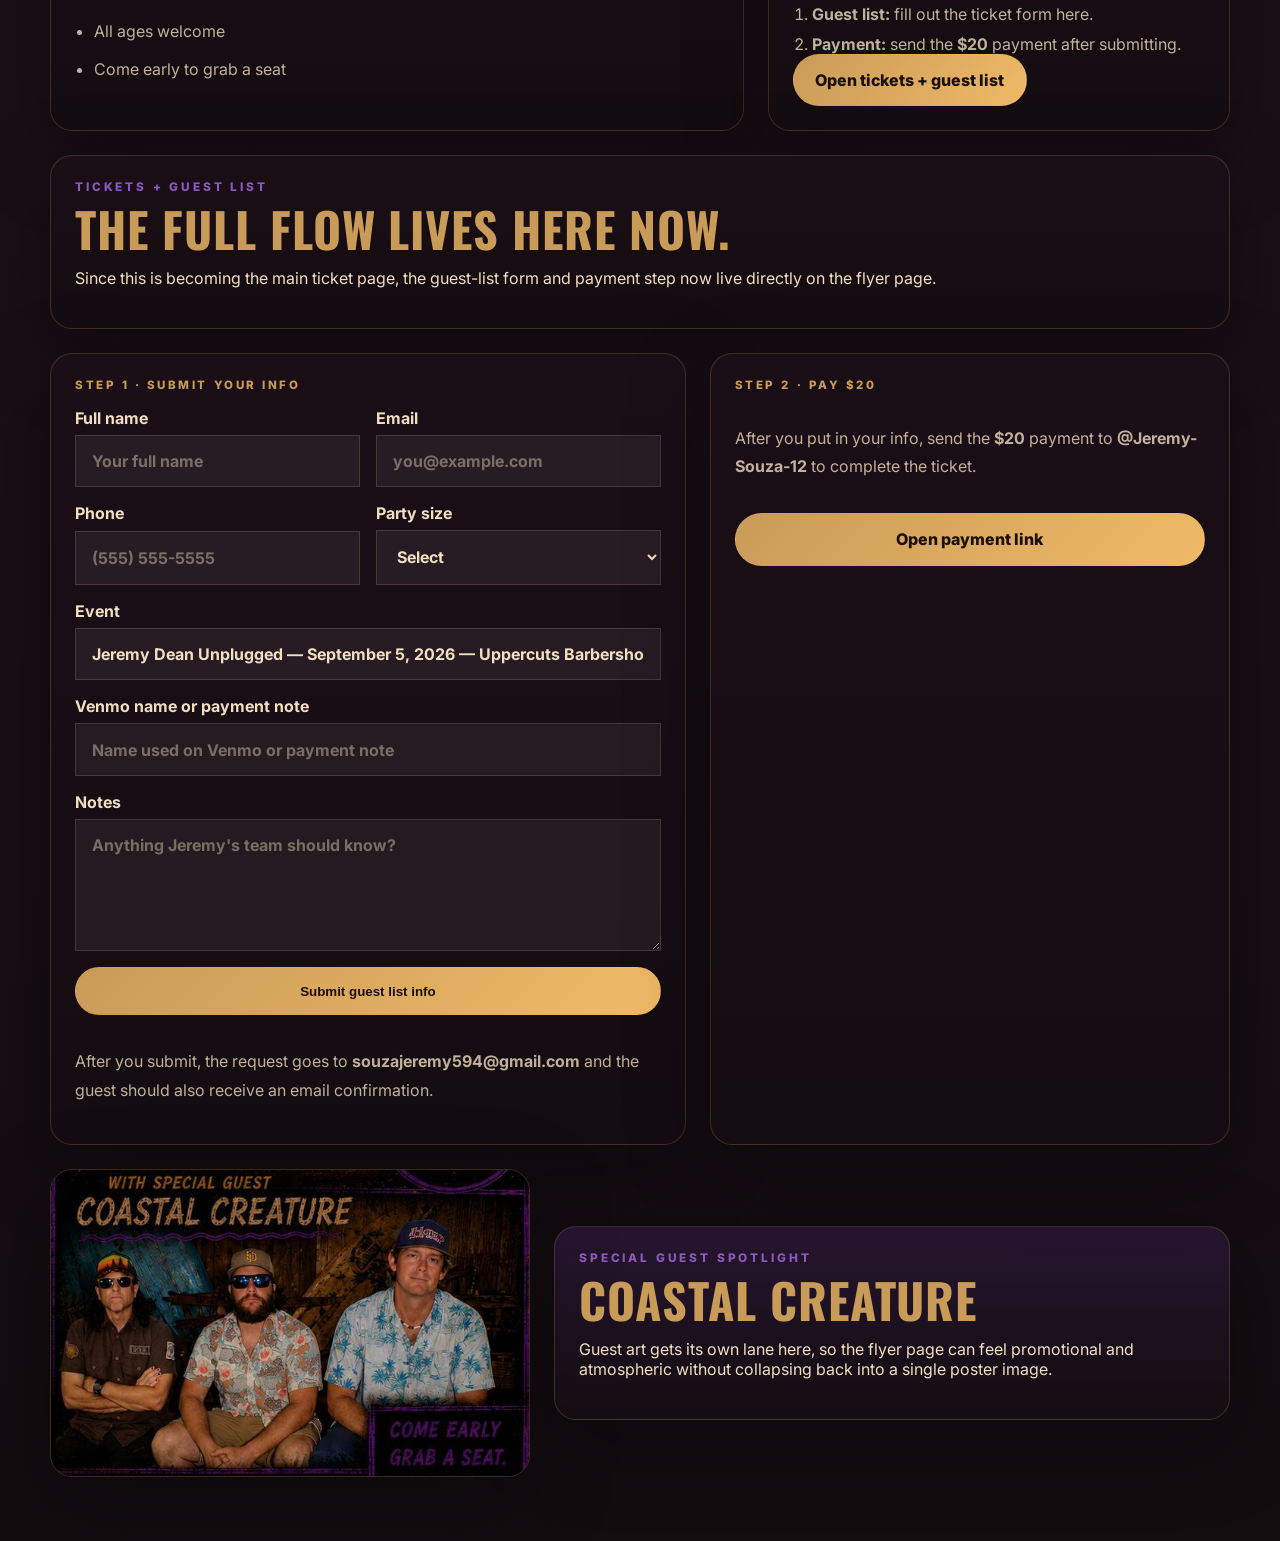
==== commit c7ea594d: "Update Jeremy Dean Venmo payment link" ====
--- a/flyer.html
+++ b/flyer.html
@@ -15,7 +15,6 @@
       <section class="flyer-hero flyer-hero--posterish flyer-hero--composite">
         <div class="flyer-hero__art flyer-hero__art--stacked">
           <img src="assets/jeremy-dean-unplugged-alt.jpg" alt="Jeremy Dean performing live under unplugged sunset visuals." />
-          <img src="assets/venmo-flyer-reference.jpg" alt="Vintage-style Venmo flyer art showing $20 and a payment QR code." class="flyer-hero__insert" />
         </div>
         <div class="flyer-hero__content">
           <p class="flyer-kicker">Live acoustic set</p>
@@ -157,9 +156,8 @@
 
         <div class="flyer-payment-card">
           <div class="flyer-form__label">Step 2 · Pay $20</div>
-          <img src="assets/venmo-flyer-reference.jpg" alt="Stylized Jeremy Dean payment flyer with $20 ticket messaging." class="flyer-payment-card__poster" />
-          <p>After you put in your info, send the <strong>$20</strong> payment to <strong>@jeremy_deanmusic</strong> to complete the ticket.</p>
-          <a class="flyer-button flyer-button--primary flyer-button--full" href="https://venmo.com/code?user_id=4643495570573157731&amp;created=1784322015.808404&amp;printed=1" target="_blank" rel="noreferrer">Open payment link</a>
+          <p>After you put in your info, send the <strong>$20</strong> payment to <strong>@Jeremy-Souza-12</strong> to complete the ticket.</p>
+          <a class="flyer-button flyer-button--primary flyer-button--full" href="https://venmo.com/u/Jeremy-Souza-12" target="_blank" rel="noreferrer">Open payment link</a>
         </div>
       </section>
 
--- a/flyer.css
+++ b/flyer.css
@@ -54,21 +54,38 @@
 
 @media (min-width: 901px) {
   .flyer-hero {
-    grid-template-columns: minmax(340px, 420px) minmax(0, 1fr);
+    grid-template-columns: 1fr;
+    gap: 0;
+    position: relative;
+    align-items: stretch;
+  }
+
+  .flyer-hero__art {
+    position: relative;
+    inset: auto;
+    order: 1;
+  }
+
+  .flyer-hero__art img {
+    width: 100%;
+    height: auto;
+    min-height: 0;
+    object-fit: unset;
+    object-position: center top;
+    border-radius: 0;
+    background: transparent;
   }
 
   .flyer-hero__content {
-    order: 1;
-  }
-
-  .flyer-hero__art {
     order: 2;
-  }
-
-  .flyer-hero__art img {
-    min-height: 860px;
-    object-fit: cover;
-    object-position: center top;
+    position: absolute;
+    top: 50%;
+    left: 3rem;
+    transform: translateY(-50%);
+    max-width: 640px;
+    width: min(640px, calc(100% - 6rem));
+    margin: 0;
+    z-index: 2;
   }
 }
 
@@ -531,6 +548,15 @@
   margin-top: 1.5rem;
   padding: 1rem 0 0.25rem;
   text-align: center;
+  display: grid;
+  gap: 0.35rem;
+}
+
+.flyer-footer__label {
+  color: var(--muted);
+  text-transform: uppercase;
+  letter-spacing: 0.14em;
+  font-size: 0.68rem;
 }
 
 .flyer-footer a {
@@ -538,6 +564,18 @@
   text-transform: uppercase;
   letter-spacing: 0.14em;
   font-size: 0.78rem;
+}
+
+.flyer-footer__sponsor-link {
+  display: inline-flex;
+  justify-content: center;
+}
+
+.flyer-footer__sponsor-image {
+  width: min(100%, 320px);
+  border-radius: 22px;
+  border: 1px solid var(--line);
+  box-shadow: var(--shadow);
 }
 
 .flyer-copy ul {
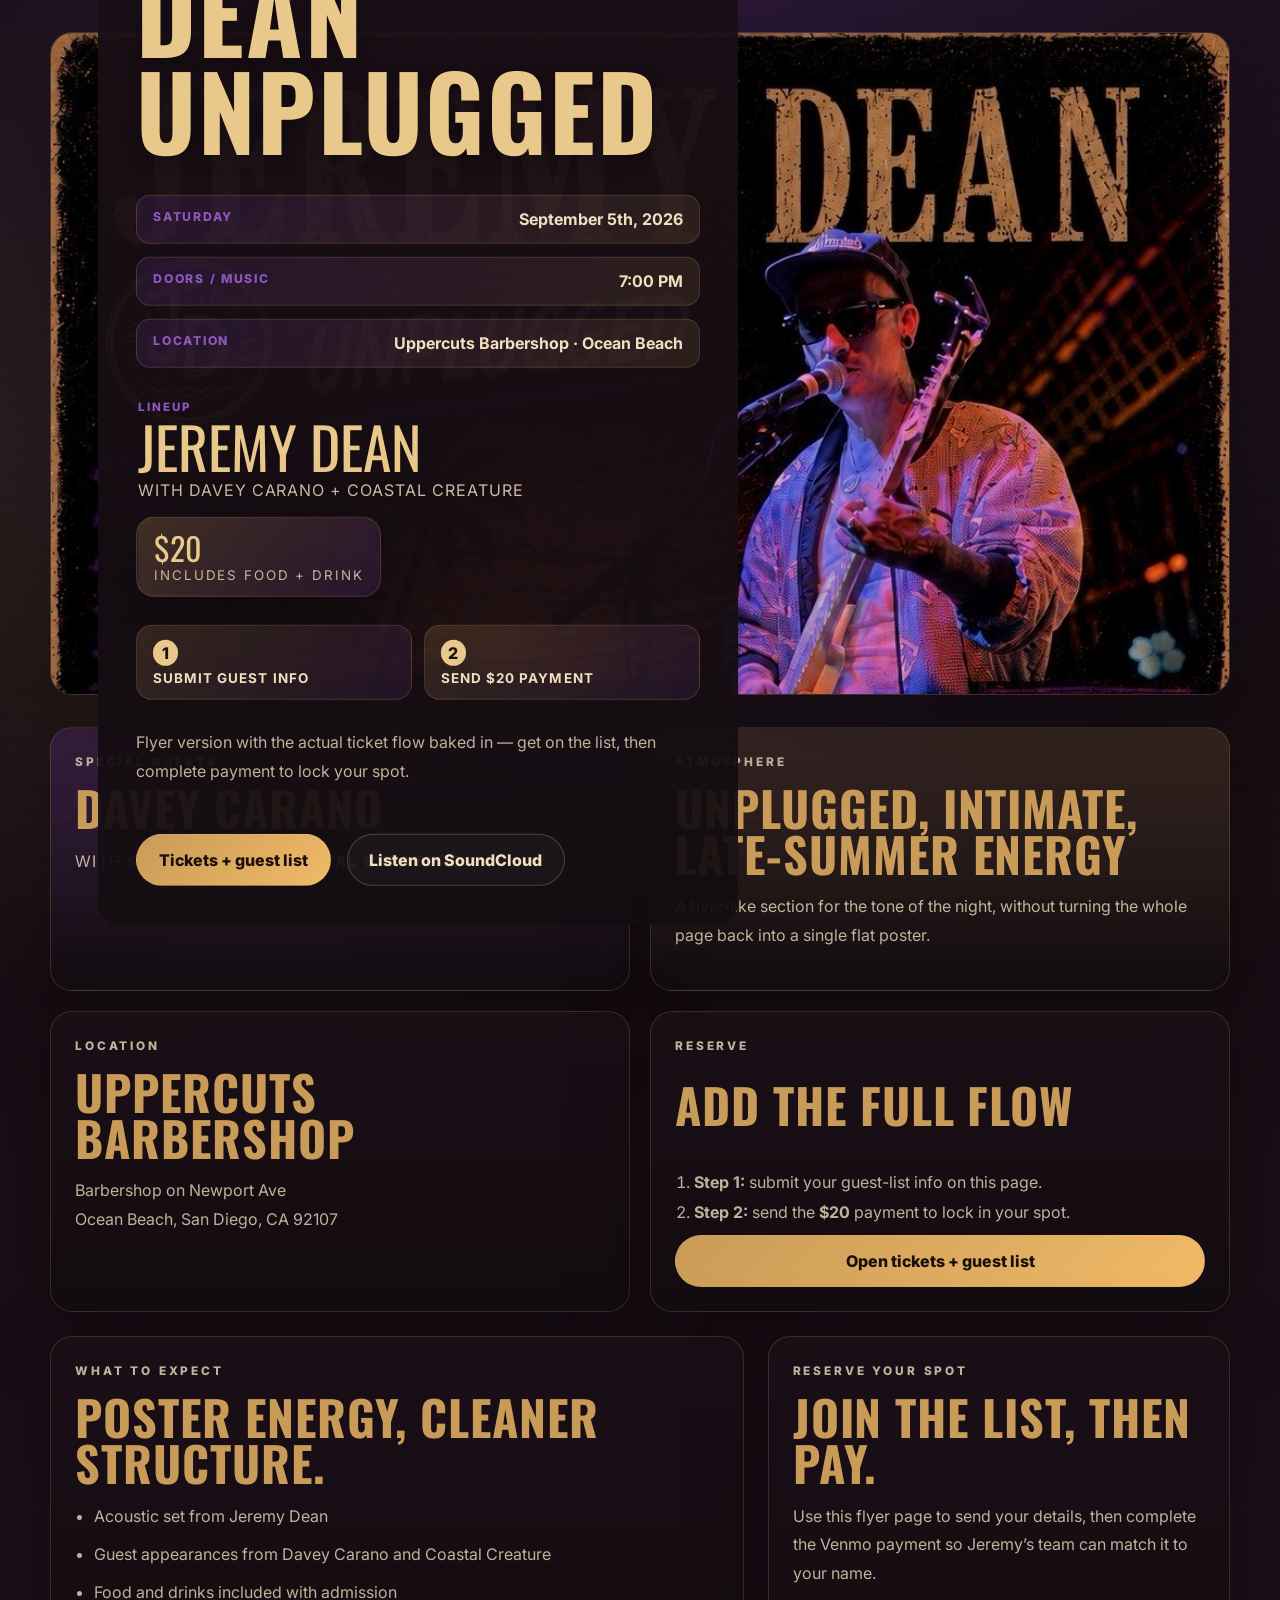
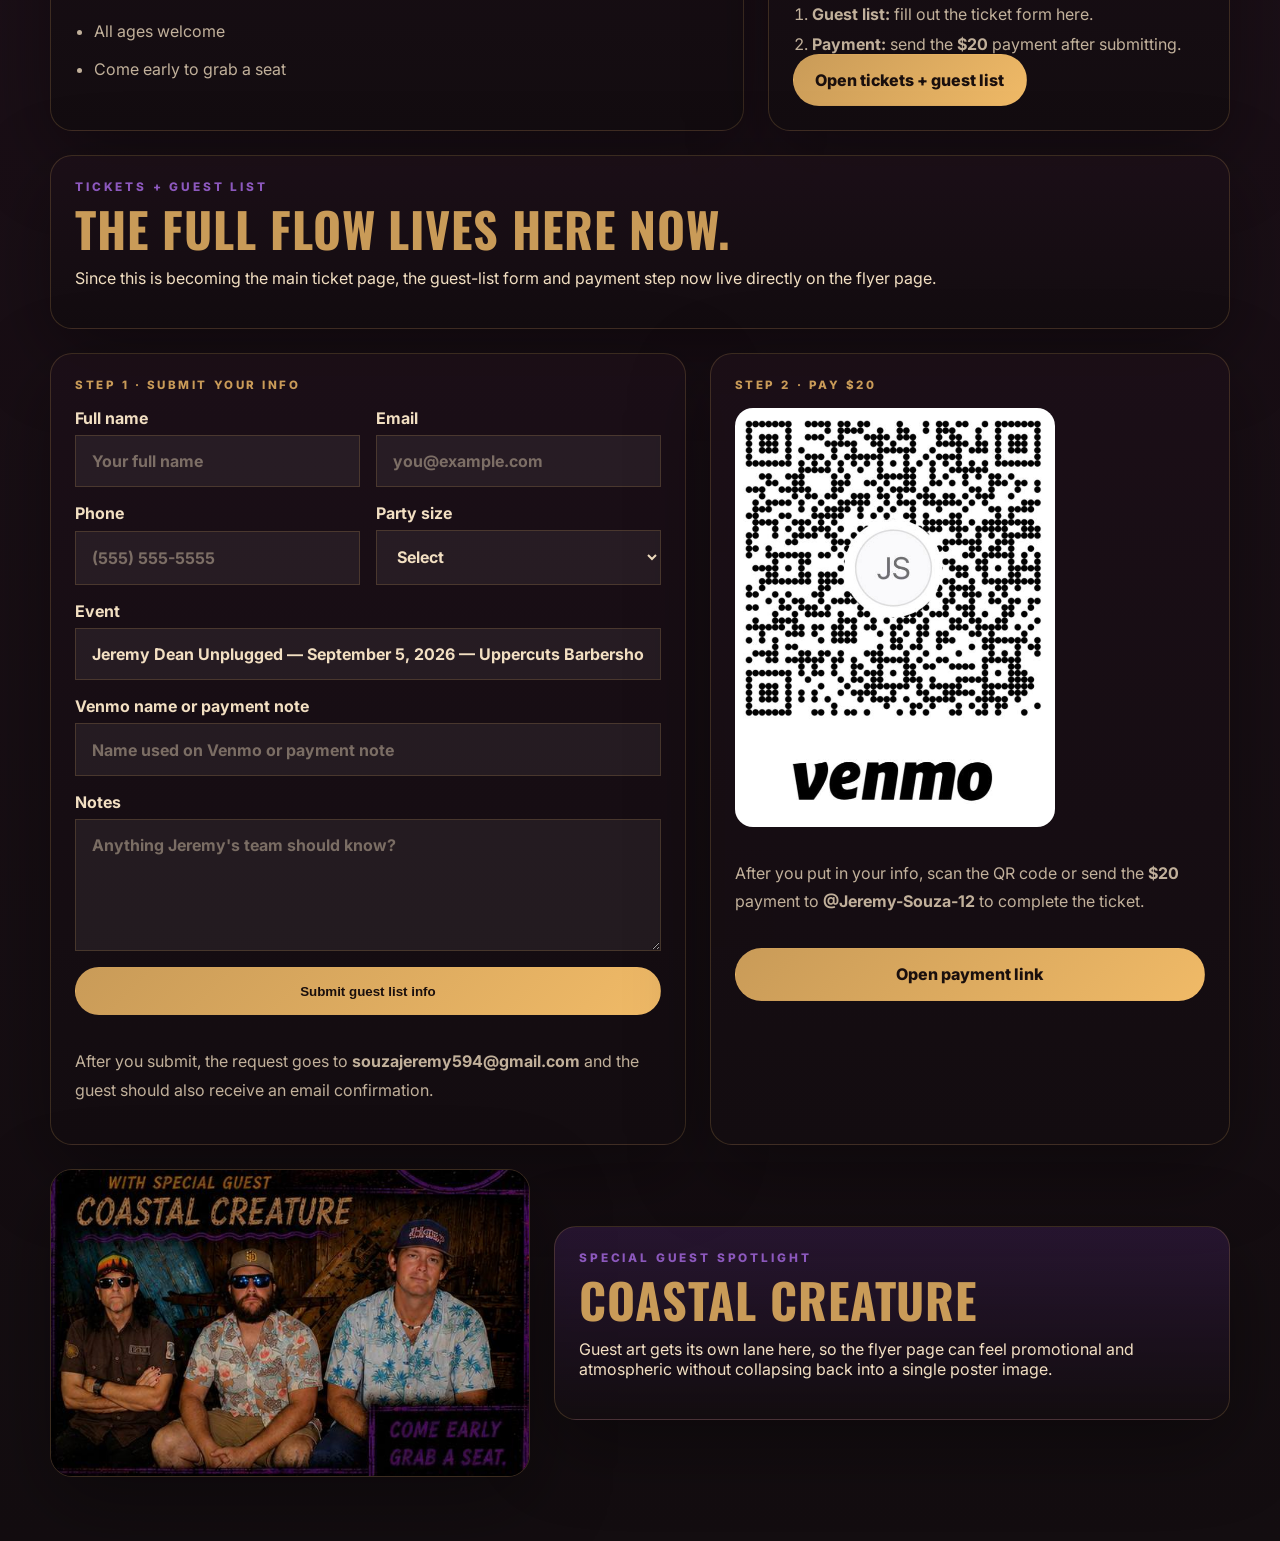
==== commit a10e3ae3: "Add Jeremy Souza Venmo QR payment option" ====
--- a/flyer.html
+++ b/flyer.html
@@ -156,7 +156,8 @@
 
         <div class="flyer-payment-card">
           <div class="flyer-form__label">Step 2 · Pay $20</div>
-          <p>After you put in your info, send the <strong>$20</strong> payment to <strong>@Jeremy-Souza-12</strong> to complete the ticket.</p>
+          <img src="assets/jeremy-souza-venmo-qr.jpg" alt="Venmo QR code for Jeremy Souza" class="flyer-payment-card__qr" loading="lazy" />
+          <p>After you put in your info, scan the QR code or send the <strong>$20</strong> payment to <strong>@Jeremy-Souza-12</strong> to complete the ticket.</p>
           <a class="flyer-button flyer-button--primary flyer-button--full" href="https://venmo.com/u/Jeremy-Souza-12" target="_blank" rel="noreferrer">Open payment link</a>
         </div>
       </section>
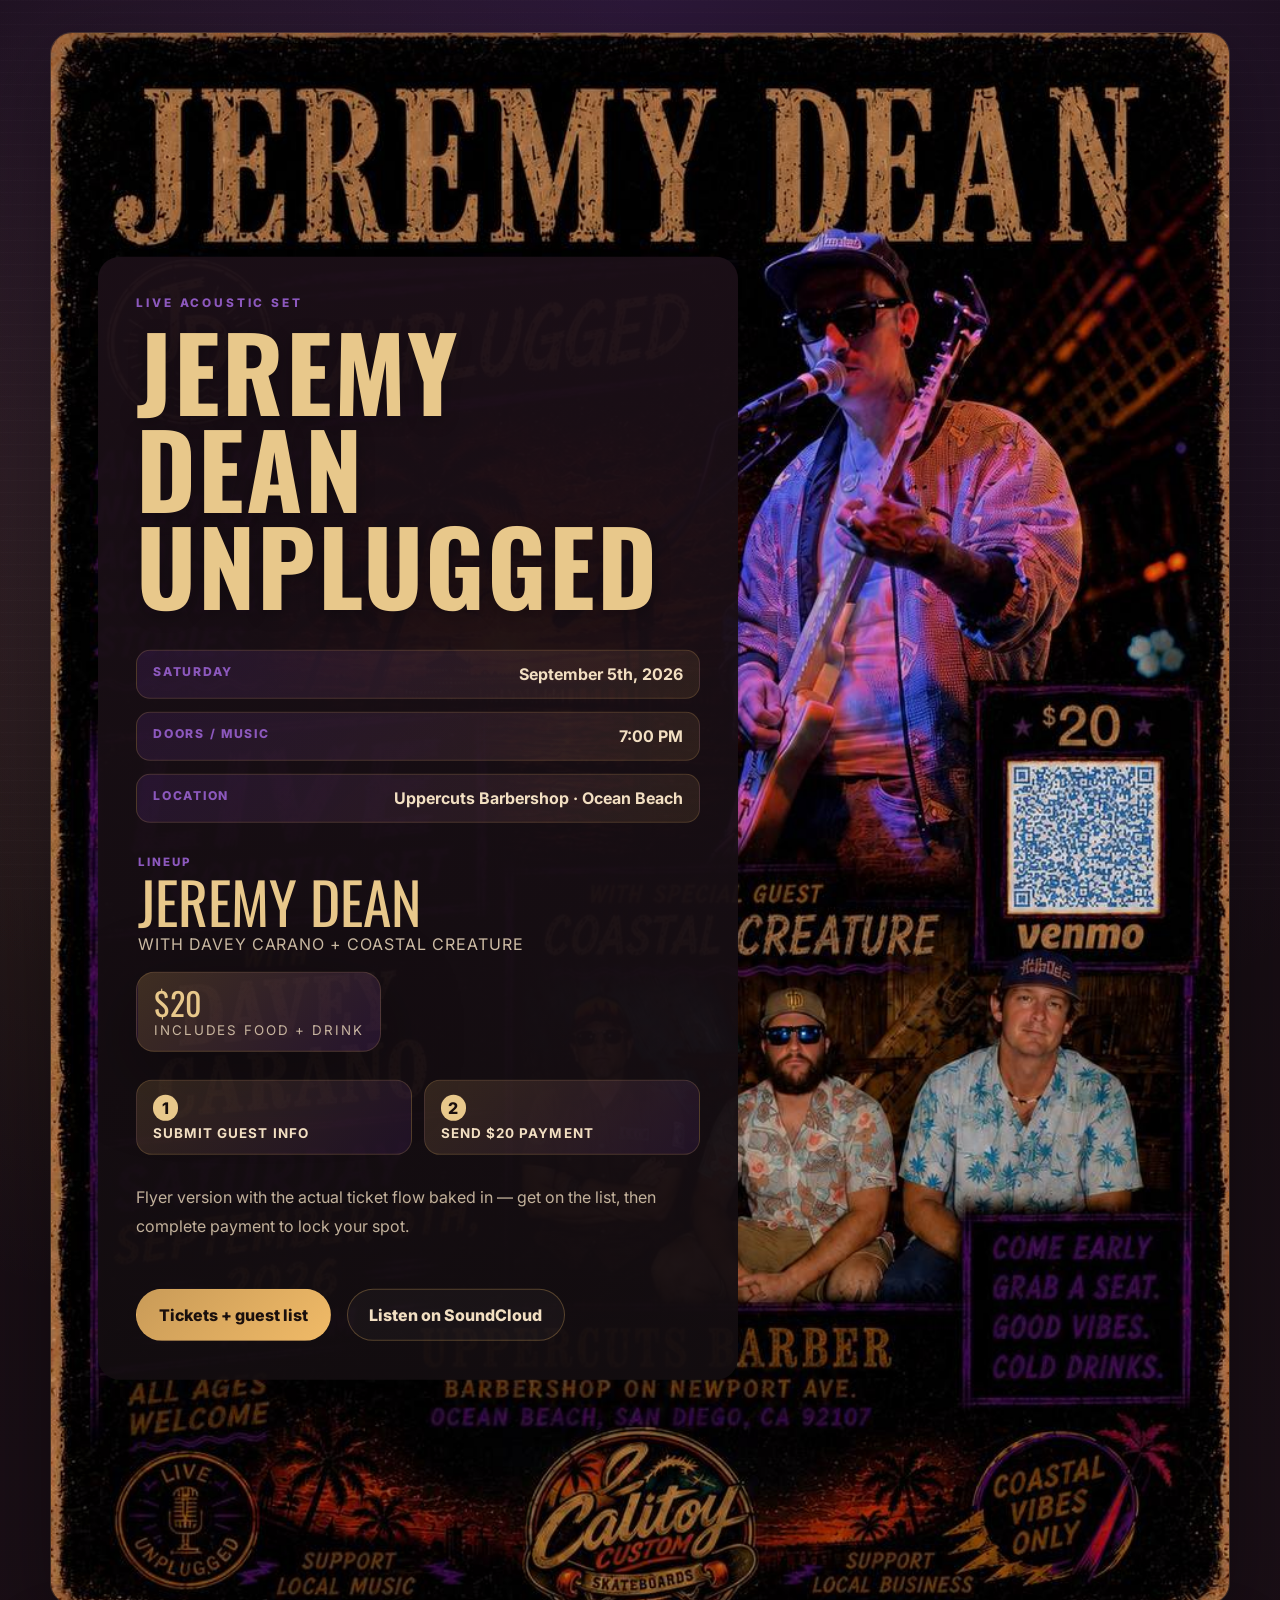
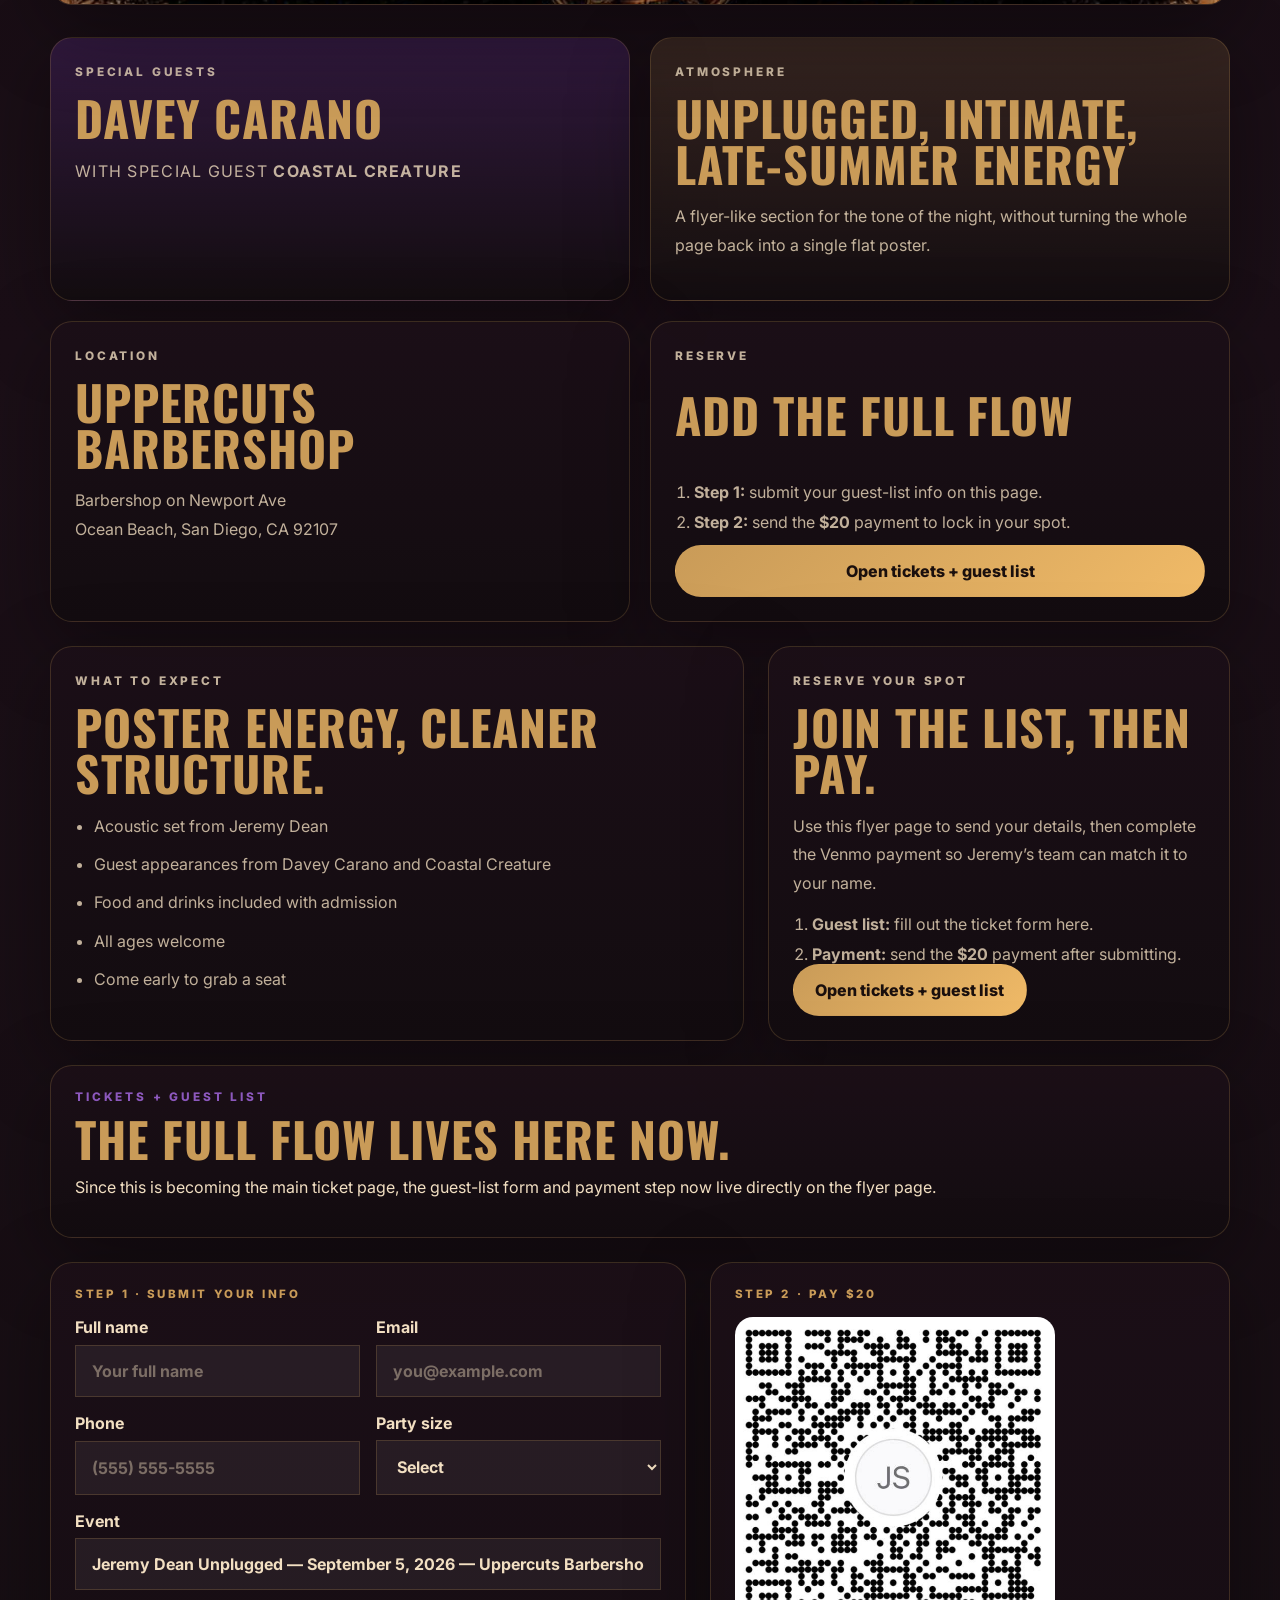
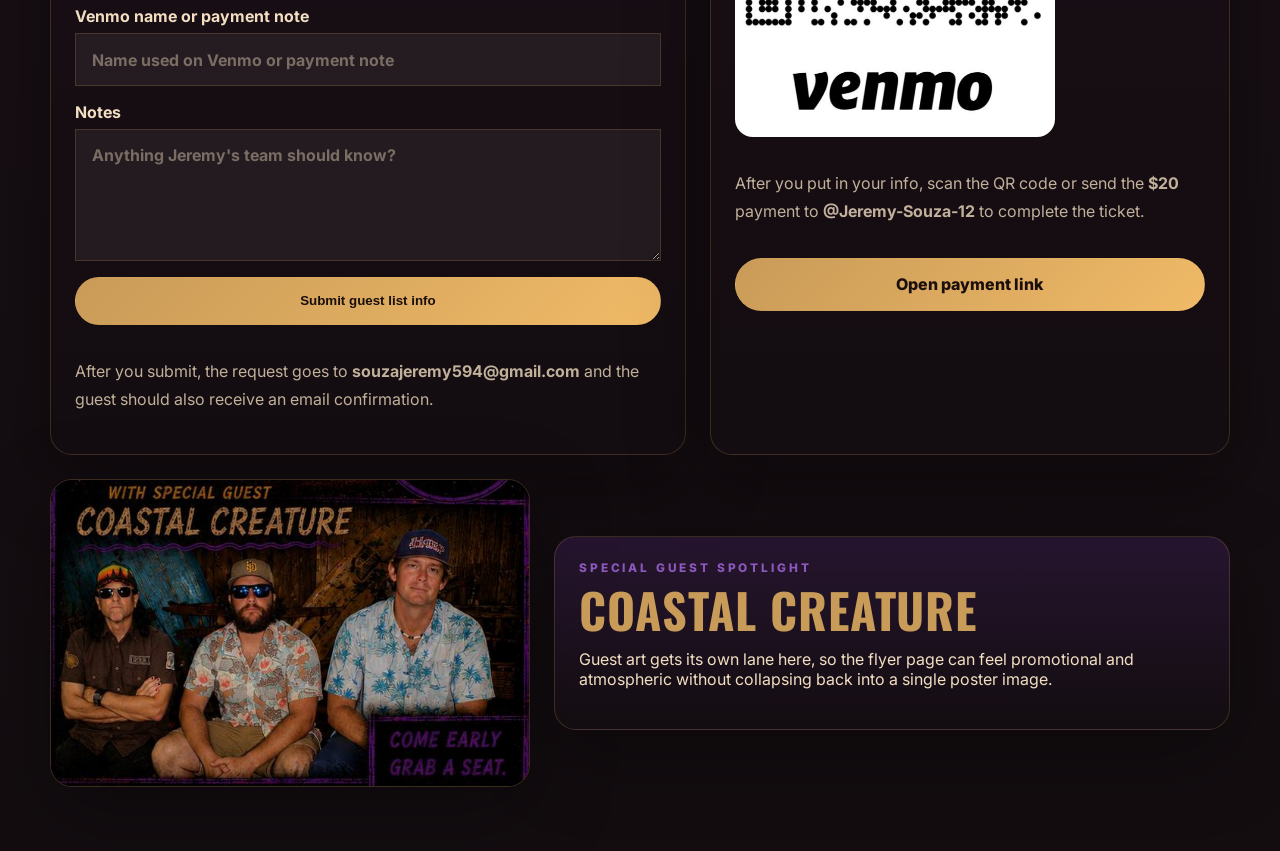
==== commit 599c5915: "Use updated poster as Jeremy Dean hero" ====
--- a/flyer.html
+++ b/flyer.html
@@ -14,7 +14,7 @@
     <main class="flyer-page">
       <section class="flyer-hero flyer-hero--posterish flyer-hero--composite">
         <div class="flyer-hero__art flyer-hero__art--stacked">
-          <img src="assets/jeremy-dean-unplugged-alt.jpg" alt="Jeremy Dean performing live under unplugged sunset visuals." />
+          <img src="assets/jeremy-dean-unplugged-poster.jpg" alt="Jeremy Dean Unplugged event poster for September 5, 2026 at Uppercuts Barbershop." />
         </div>
         <div class="flyer-hero__content">
           <p class="flyer-kicker">Live acoustic set</p>
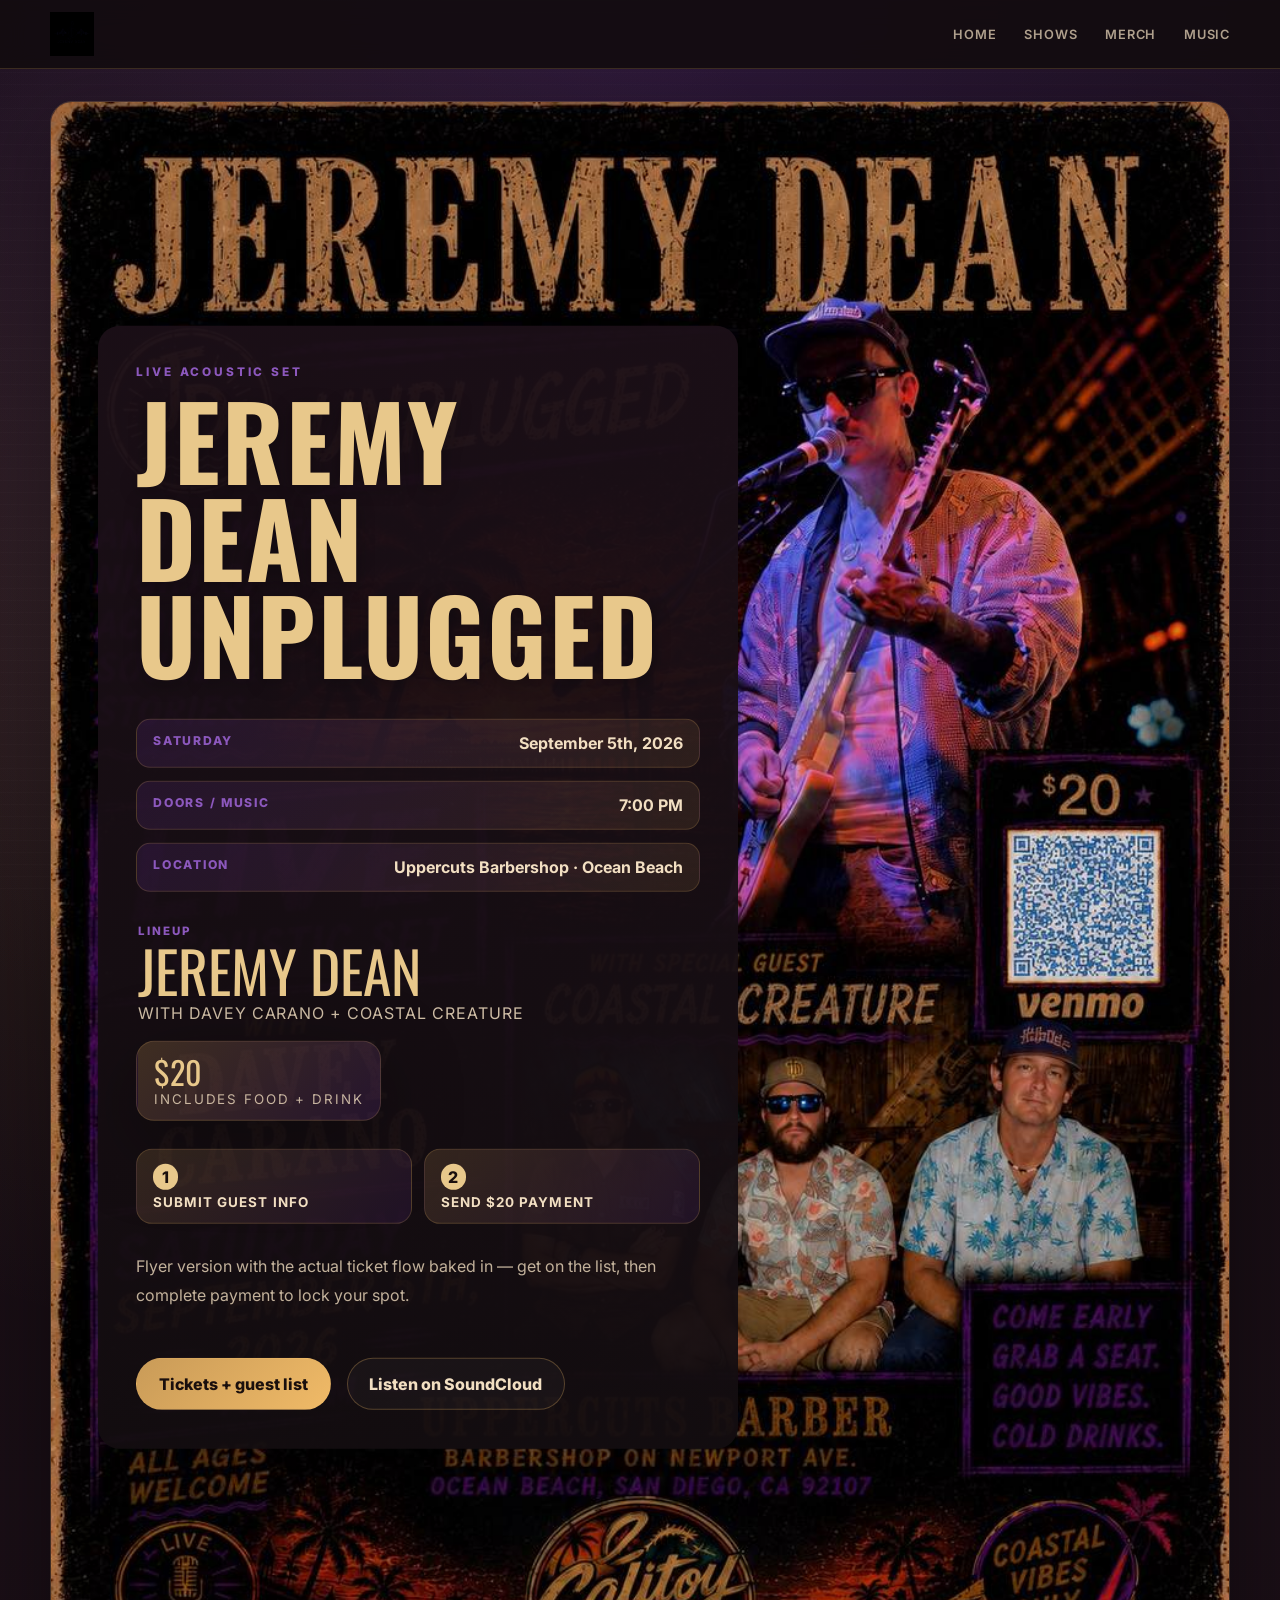
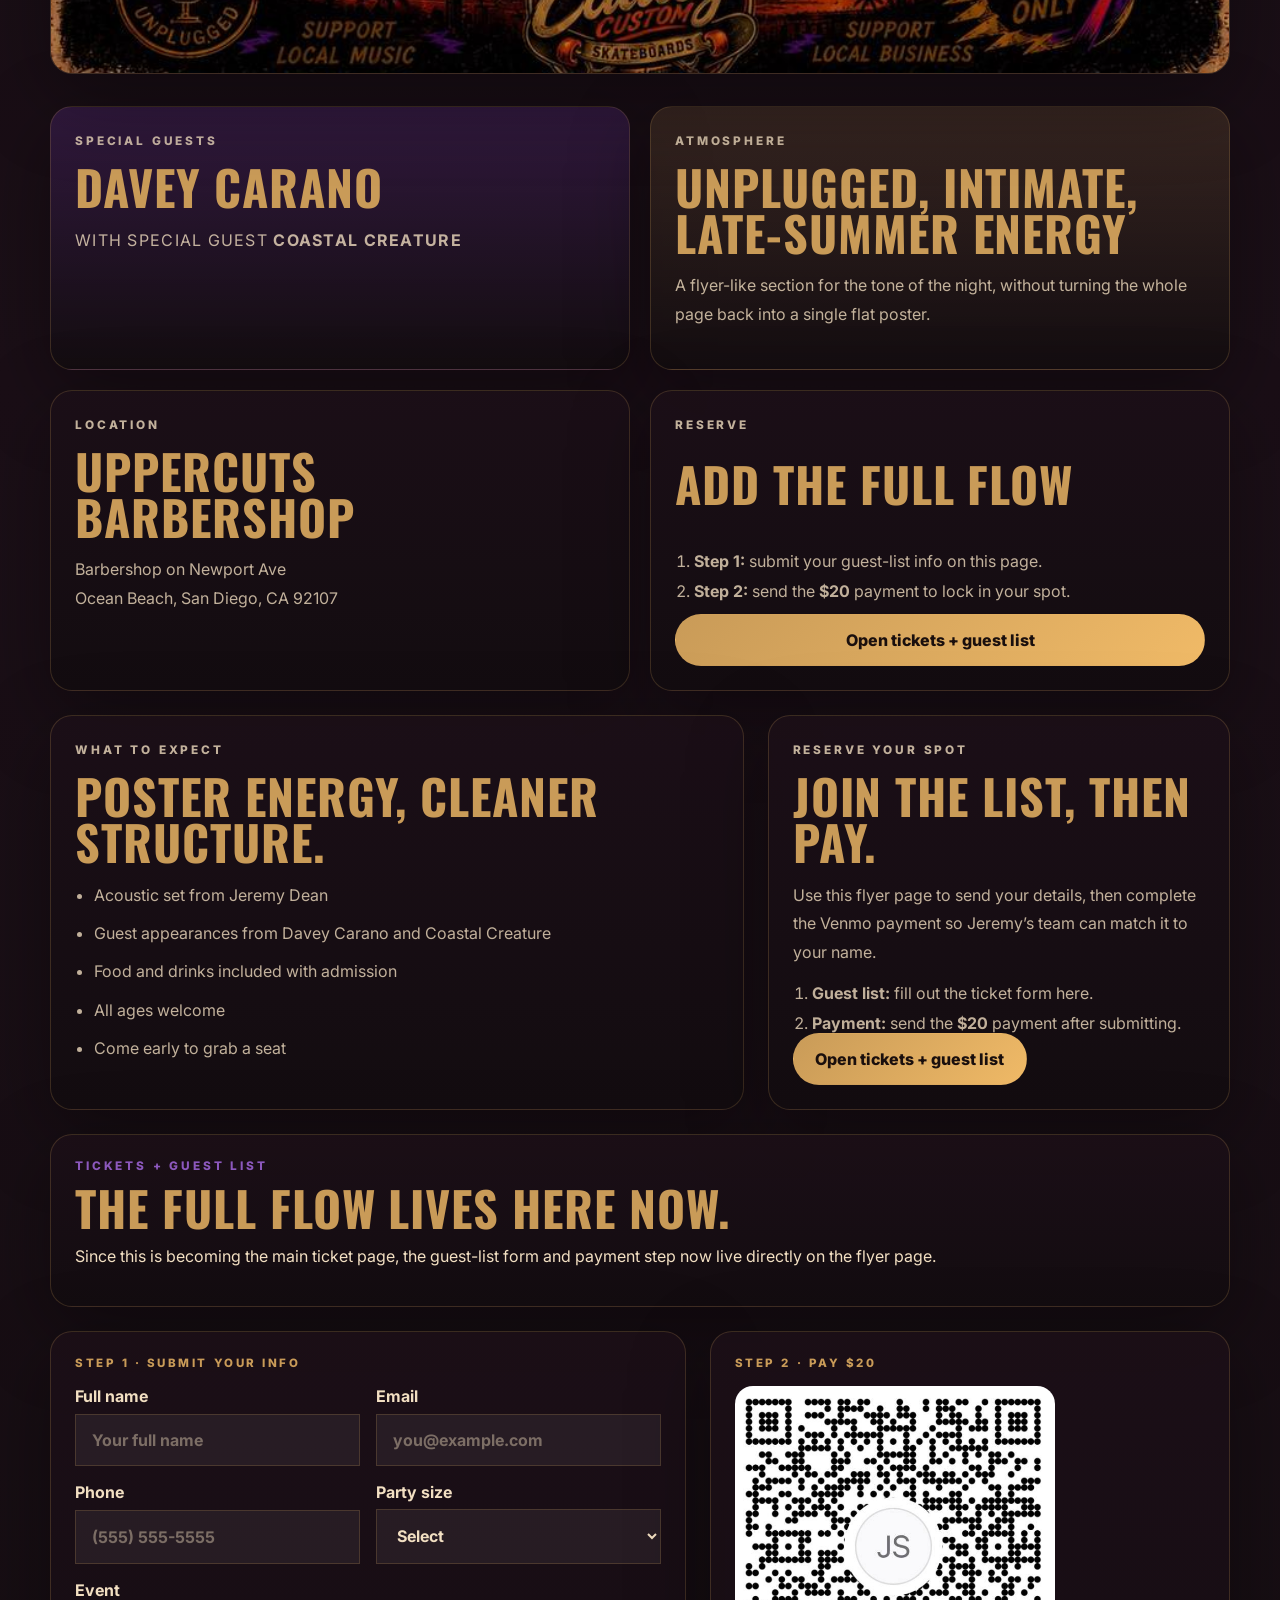
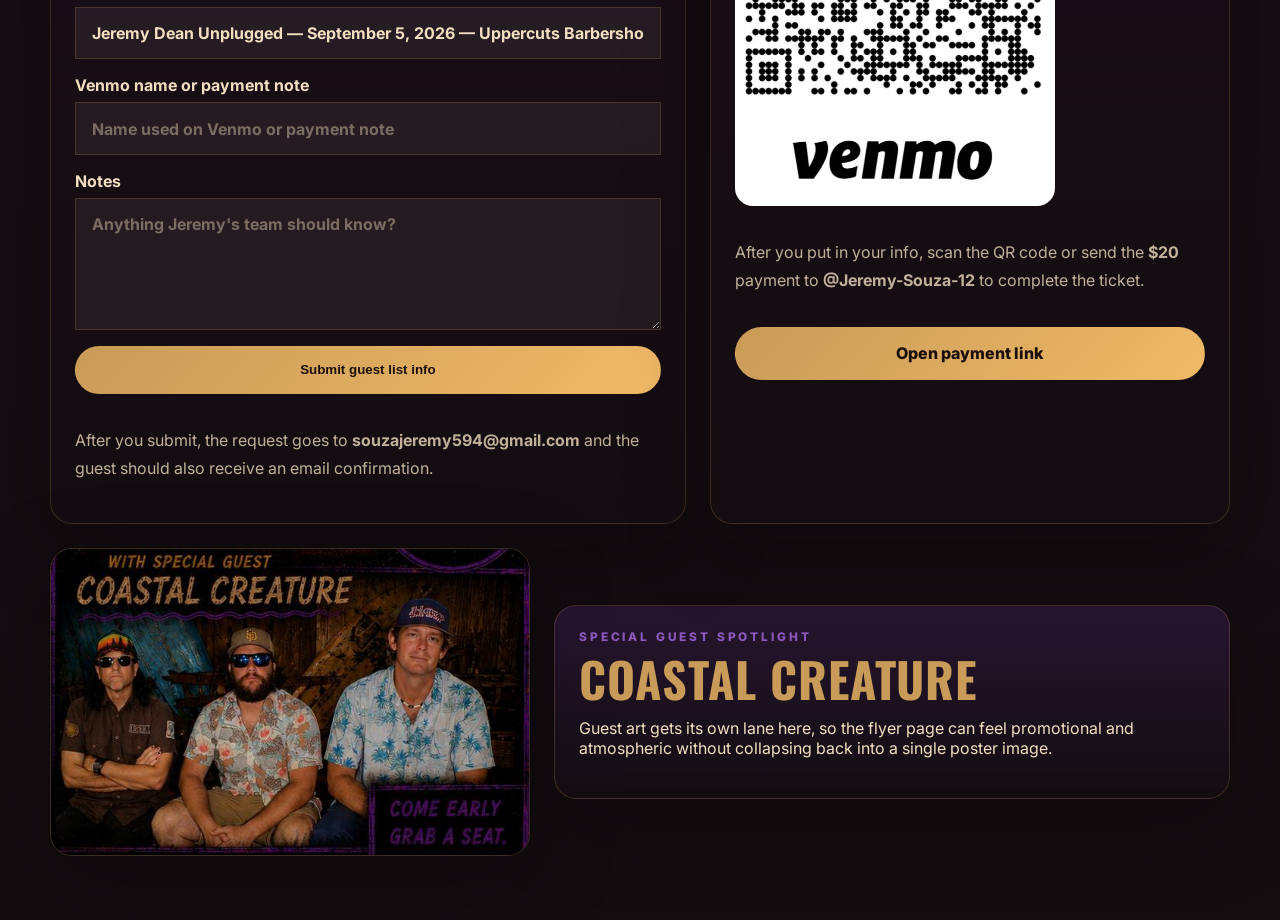
==== commit bbbfd6f9: "Make flyer not the main page. Add proper site with navigation - index.html is now the main site page" ====
--- a/flyer.html
+++ b/flyer.html
@@ -9,8 +9,22 @@
     <link rel="preconnect" href="https://fonts.gstatic.com" crossorigin />
     <link href="https://fonts.googleapis.com/css2?family=Inter:wght@400;500;600;700;800&family=Oswald:wght@400;500;600;700&display=swap" rel="stylesheet" />
     <link rel="stylesheet" href="flyer.css" />
+    <link rel="stylesheet" href="site.css" />
   </head>
   <body>
+    <header class="site-nav">
+      <div class="site-nav__inner">
+        <a href="/" class="site-nav__logo">
+          <img src="assets/jeremy-dean-brand-mark.jpg" alt="Jeremy Dean" />
+        </a>
+        <nav class="site-nav__links">
+          <a href="/">Home</a>
+          <a href="/flyer.html">Shows</a>
+          <a href="/merch.html">Merch</a>
+          <a href="https://on.soundcloud.com/svPY4LJOPZWUl74EOf" target="_blank" rel="noreferrer">Music</a>
+        </nav>
+      </div>
+    </header>
     <main class="flyer-page">
       <section class="flyer-hero flyer-hero--posterish flyer-hero--composite">
         <div class="flyer-hero__art flyer-hero__art--stacked">
--- a/flyer.css
+++ b/flyer.css
@@ -133,6 +133,13 @@
   justify-content: center;
 }
 
+.flyer-hero__logo {
+  width: min(250px, 66%);
+  margin: 0 0 1.25rem;
+  filter: brightness(10) saturate(1.65) contrast(1.08);
+  opacity: 0.94;
+}
+
 .flyer-kicker,
 .flyer-label {
   margin: 0 0 0.75rem;
@@ -578,6 +585,19 @@
   box-shadow: var(--shadow);
 }
 
+.flyer-footer__sponsor-image--calitoy {
+  width: min(100%, 132px);
+  border: 0;
+  border-radius: 8px;
+  box-shadow: none;
+  opacity: 0.58;
+  transition: opacity 0.2s ease;
+}
+
+.flyer-footer__sponsor-link:hover .flyer-footer__sponsor-image--calitoy {
+  opacity: 0.82;
+}
+
 .flyer-copy ul {
   margin: 1rem 0 0;
   padding-left: 1.2rem;
--- a/site.css
+++ b/site.css
@@ -0,0 +1,332 @@
+/* Jeremy Dean site navigation + layout */
+
+.site-nav {
+  position: sticky;
+  top: 0;
+  z-index: 100;
+  background: rgba(19, 13, 16, 0.92);
+  backdrop-filter: blur(12px);
+  border-bottom: 1px solid rgba(201, 155, 88, 0.22);
+}
+.site-nav__inner {
+  width: min(1180px, calc(100% - 2rem));
+  margin: 0 auto;
+  display: flex;
+  align-items: center;
+  justify-content: space-between;
+  padding: 0.75rem 0;
+  gap: 1rem;
+}
+.site-nav__logo img {
+  height: 44px;
+  width: auto;
+}
+.site-nav__links {
+  display: flex;
+  gap: 1.75rem;
+  font-size: 0.8rem;
+  font-weight: 600;
+  letter-spacing: 0.06em;
+  text-transform: uppercase;
+}
+.site-nav__links a {
+  color: rgba(242, 223, 194, 0.7);
+  transition: color 0.2s;
+}
+.site-nav__links a:hover {
+  color: #c99b58;
+}
+
+.site-main {
+  width: min(1180px, calc(100% - 2rem));
+  margin: 0 auto;
+  padding: 0 0 4rem;
+}
+
+/* Hero */
+.site-hero {
+  position: relative;
+  height: 70vh;
+  min-height: 420px;
+  border-radius: 16px;
+  overflow: hidden;
+  margin-bottom: 4rem;
+}
+.site-hero__bg {
+  position: absolute;
+  inset: 0;
+  z-index: 0;
+}
+.site-hero__bg img {
+  width: 100%;
+  height: 100%;
+  object-fit: cover;
+  object-position: center;
+}
+.site-hero__overlay {
+  position: absolute;
+  inset: 0;
+  z-index: 1;
+  background: linear-gradient(180deg, rgba(19, 13, 16, 0.3) 0%, rgba(19, 13, 16, 0.85) 100%);
+}
+.site-hero__content {
+  position: relative;
+  z-index: 2;
+  display: flex;
+  flex-direction: column;
+  justify-content: flex-end;
+  height: 100%;
+  padding: 2rem;
+}
+.site-hero__kicker {
+  font-size: 0.75rem;
+  text-transform: uppercase;
+  letter-spacing: 0.15em;
+  color: #c99b58;
+  margin-bottom: 0.5rem;
+}
+.site-hero h1 {
+  font-family: 'Oswald', sans-serif;
+  font-size: clamp(2.5rem, 7vw, 5rem);
+  font-weight: 700;
+  letter-spacing: 0.01em;
+  line-height: 1;
+  margin: 0 0 0.75rem;
+  color: #f2dfc2;
+}
+.site-hero__sub {
+  font-size: 1.05rem;
+  color: rgba(242, 223, 194, 0.82);
+  max-width: 480px;
+  line-height: 1.6;
+  margin: 0 0 1.5rem;
+}
+.site-hero__actions {
+  display: flex;
+  gap: 0.75rem;
+  flex-wrap: wrap;
+}
+
+/* Buttons */
+.site-btn {
+  display: inline-flex;
+  align-items: center;
+  padding: 12px 28px;
+  border-radius: 8px;
+  font-weight: 700;
+  font-size: 0.85rem;
+  letter-spacing: 0.04em;
+  text-transform: uppercase;
+  transition: transform 0.15s, background 0.15s;
+}
+.site-btn--primary {
+  background: #c99b58;
+  color: #130d10;
+}
+.site-btn--primary:hover {
+  transform: translateY(-2px);
+  background: #e8c88b;
+}
+.site-btn--ghost {
+  background: transparent;
+  border: 1px solid rgba(201, 155, 88, 0.4);
+  color: #f2dfc2;
+}
+.site-btn--ghost:hover {
+  border-color: #c99b58;
+  color: #c99b58;
+}
+
+/* Sections */
+.site-section {
+  margin-bottom: 4rem;
+}
+.site-section--dark {
+  background: rgba(19, 13, 16, 0.6);
+  border: 1px solid rgba(201, 155, 88, 0.18);
+  border-radius: 16px;
+  padding: 2rem;
+}
+.site-section__head {
+  margin-bottom: 1.5rem;
+}
+.site-label {
+  font-size: 0.7rem;
+  text-transform: uppercase;
+  letter-spacing: 0.15em;
+  color: #c99b58;
+  margin: 0 0 0.5rem;
+}
+.site-section h2 {
+  font-family: 'Oswald', sans-serif;
+  font-size: clamp(1.5rem, 4vw, 2.2rem);
+  font-weight: 600;
+  margin: 0;
+  color: #f2dfc2;
+}
+
+/* About */
+.site-about {
+  display: grid;
+  grid-template-columns: 1fr auto;
+  gap: 2rem;
+  align-items: center;
+}
+.site-about__text p {
+  color: rgba(242, 223, 194, 0.8);
+  line-height: 1.8;
+  margin: 0 0 1rem;
+}
+.site-about__logo img {
+  height: 120px;
+  width: auto;
+  border-radius: 8px;
+}
+@media (max-width: 700px) {
+  .site-about {
+    grid-template-columns: 1fr;
+  }
+  .site-about__logo {
+    display: none;
+  }
+}
+
+/* Show card */
+.site-show-card {
+  display: grid;
+  grid-template-columns: 300px 1fr;
+  gap: 2rem;
+  align-items: start;
+}
+.site-show-card__art img {
+  width: 100%;
+  border-radius: 12px;
+}
+.site-show-strip {
+  display: flex;
+  justify-content: space-between;
+  padding: 0.6rem 0;
+  border-bottom: 1px solid rgba(201, 155, 88, 0.14);
+  font-size: 0.9rem;
+}
+.site-show-strip span {
+  color: rgba(242, 223, 194, 0.6);
+  font-size: 0.8rem;
+  text-transform: uppercase;
+  letter-spacing: 0.08em;
+}
+.site-show-strip strong {
+  color: #f2dfc2;
+}
+.site-show-card__info .site-btn {
+  margin-top: 1rem;
+}
+@media (max-width: 700px) {
+  .site-show-card {
+    grid-template-columns: 1fr;
+  }
+}
+
+/* Merch preview */
+.site-merch-preview {
+  text-align: center;
+}
+.site-merch-grid {
+  display: grid;
+  grid-template-columns: repeat(3, 1fr);
+  gap: 1rem;
+  margin-bottom: 1.5rem;
+}
+@media (max-width: 700px) {
+  .site-merch-grid {
+    grid-template-columns: repeat(2, 1fr);
+  }
+}
+.site-merch-item {
+  background: rgba(19, 13, 16, 0.5);
+  border: 1px solid rgba(201, 155, 88, 0.14);
+  border-radius: 10px;
+  overflow: hidden;
+}
+.site-merch-item img {
+  width: 100%;
+  aspect-ratio: 1;
+  object-fit: cover;
+}
+.site-merch-item span {
+  display: block;
+  padding: 0.5rem;
+  font-size: 0.7rem;
+  color: rgba(242, 223, 194, 0.7);
+  text-transform: uppercase;
+  letter-spacing: 0.05em;
+}
+
+/* Music */
+.site-music {
+  text-align: center;
+}
+.site-music__link {
+  display: inline-flex;
+  align-items: center;
+  gap: 0.75rem;
+  padding: 14px 28px;
+  background: #c99b58;
+  color: #130d10;
+  border-radius: 8px;
+  font-weight: 700;
+  font-size: 0.85rem;
+  text-transform: uppercase;
+  letter-spacing: 0.04em;
+  transition: transform 0.15s;
+}
+.site-music__link:hover {
+  transform: translateY(-2px);
+}
+.site-music__icon {
+  background: #130d10;
+  color: #c99b58;
+  width: 28px;
+  height: 28px;
+  display: flex;
+  align-items: center;
+  justify-content: center;
+  border-radius: 50%;
+  font-size: 0.6rem;
+  font-weight: 800;
+}
+
+/* Footer */
+.site-footer {
+  border-top: 1px solid rgba(201, 155, 88, 0.22);
+  margin-top: 4rem;
+  padding: 2rem 0;
+}
+.site-footer__inner {
+  width: min(1180px, calc(100% - 2rem));
+  margin: 0 auto;
+  text-align: center;
+}
+.site-footer__logo {
+  height: 40px;
+  margin: 0 auto 1rem;
+}
+.site-footer__links {
+  display: flex;
+  gap: 1.5rem;
+  justify-content: center;
+  margin-bottom: 1rem;
+  flex-wrap: wrap;
+}
+.site-footer__links a {
+  font-size: 0.8rem;
+  color: rgba(242, 223, 194, 0.7);
+  transition: color 0.2s;
+}
+.site-footer__links a:hover {
+  color: #c99b58;
+}
+.site-footer__copy {
+  font-size: 0.7rem;
+  color: rgba(242, 223, 194, 0.5);
+}
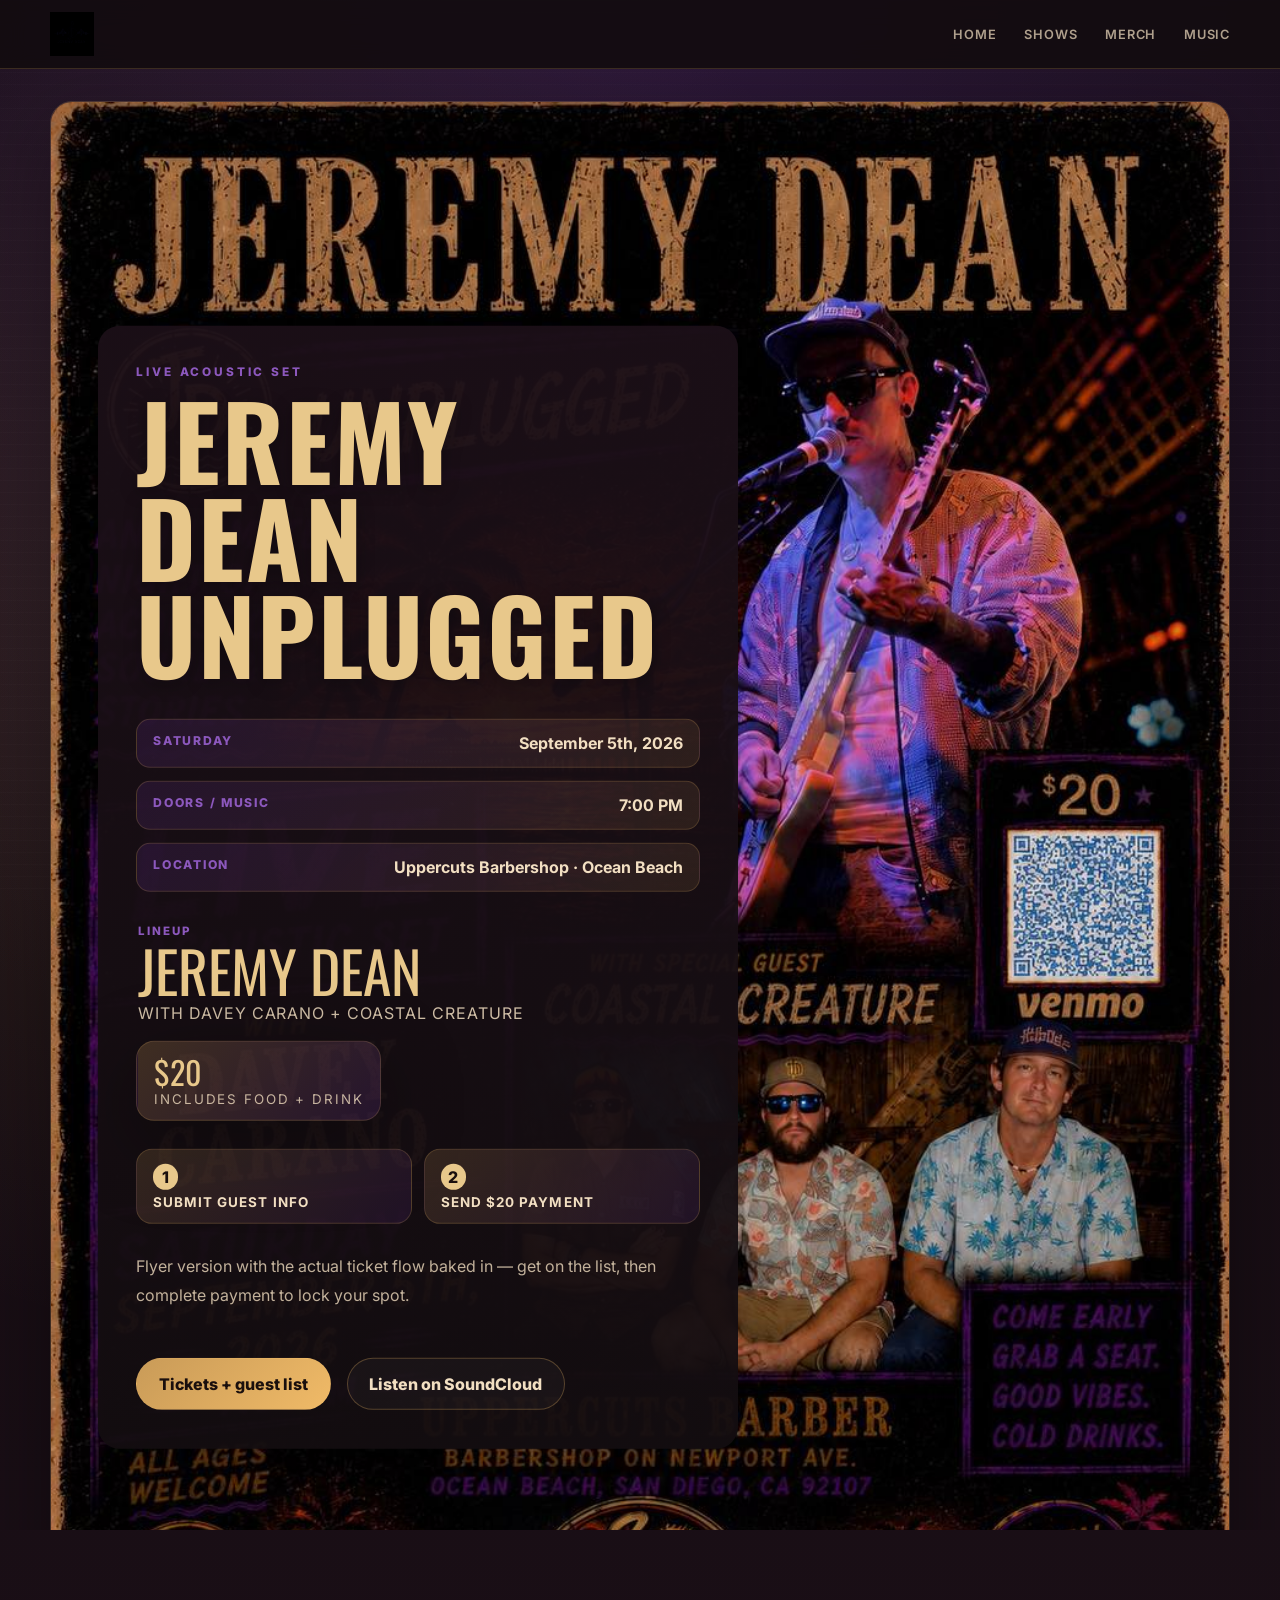
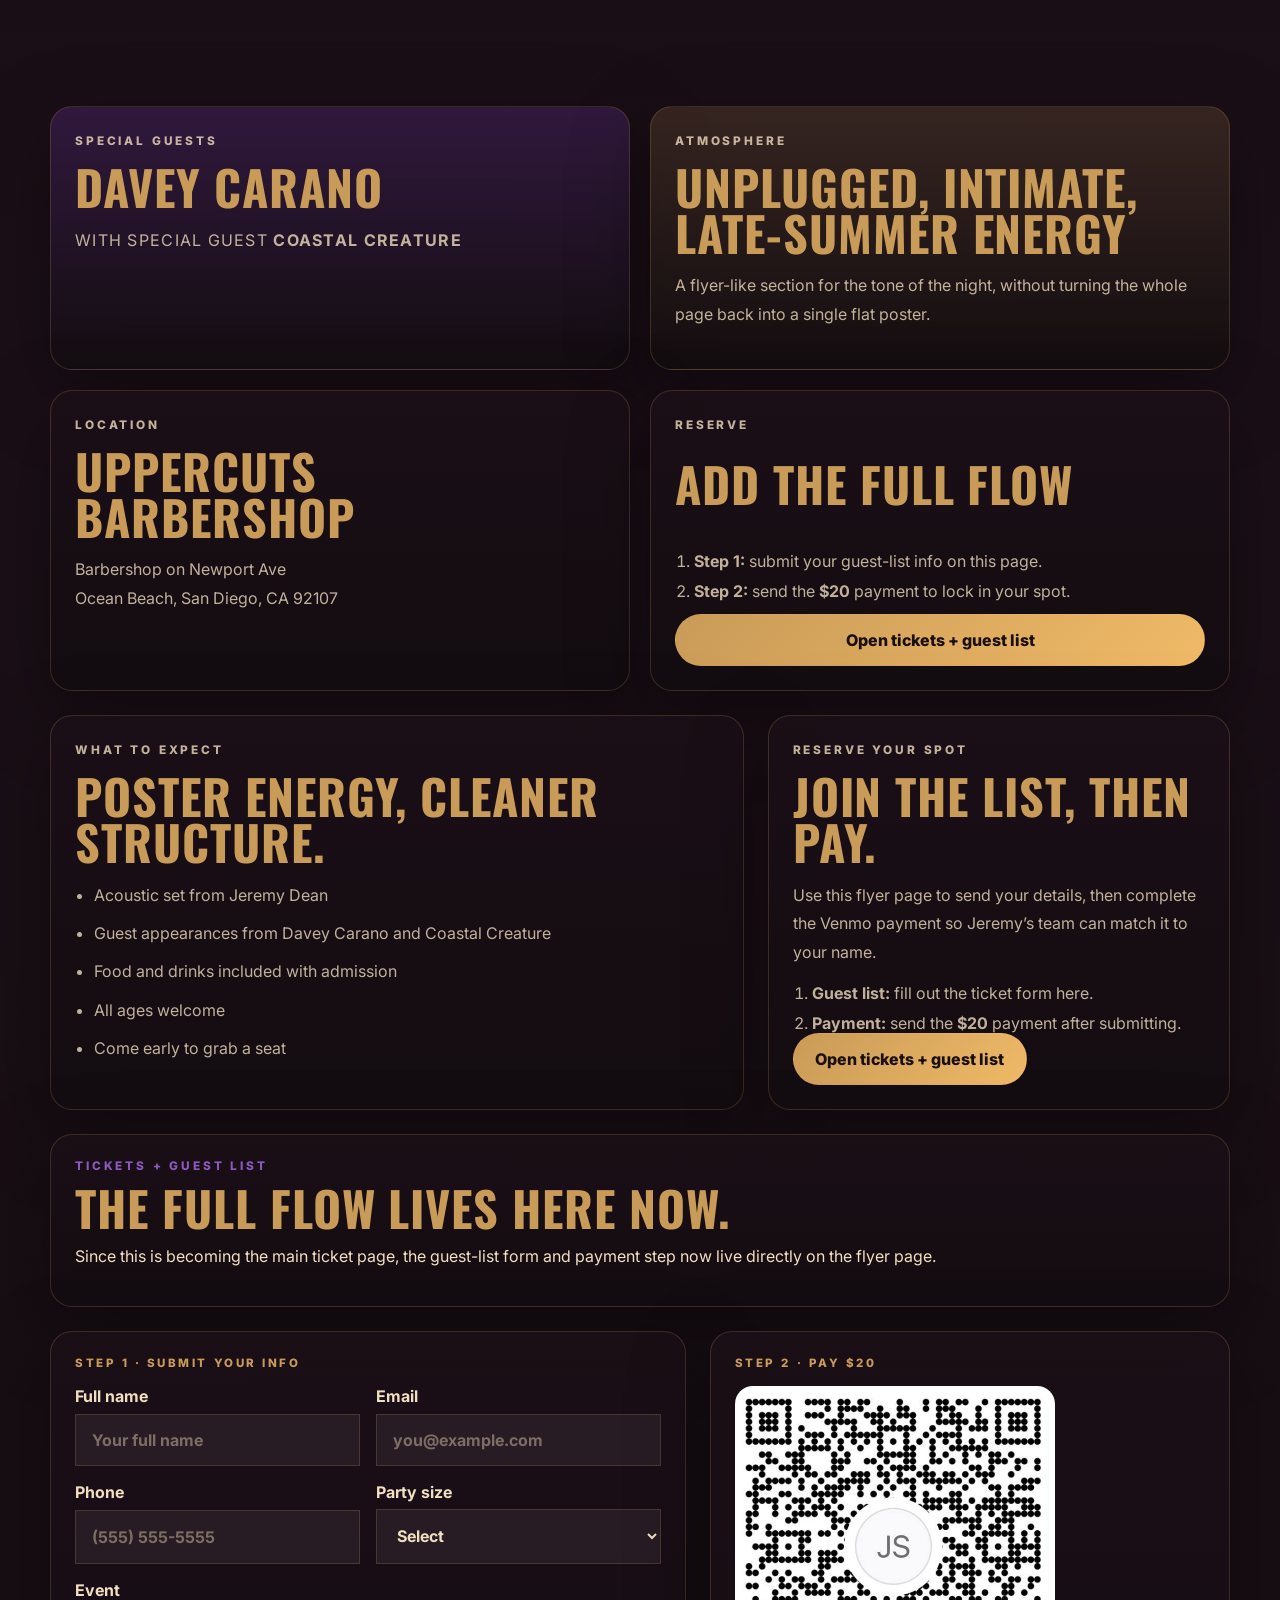
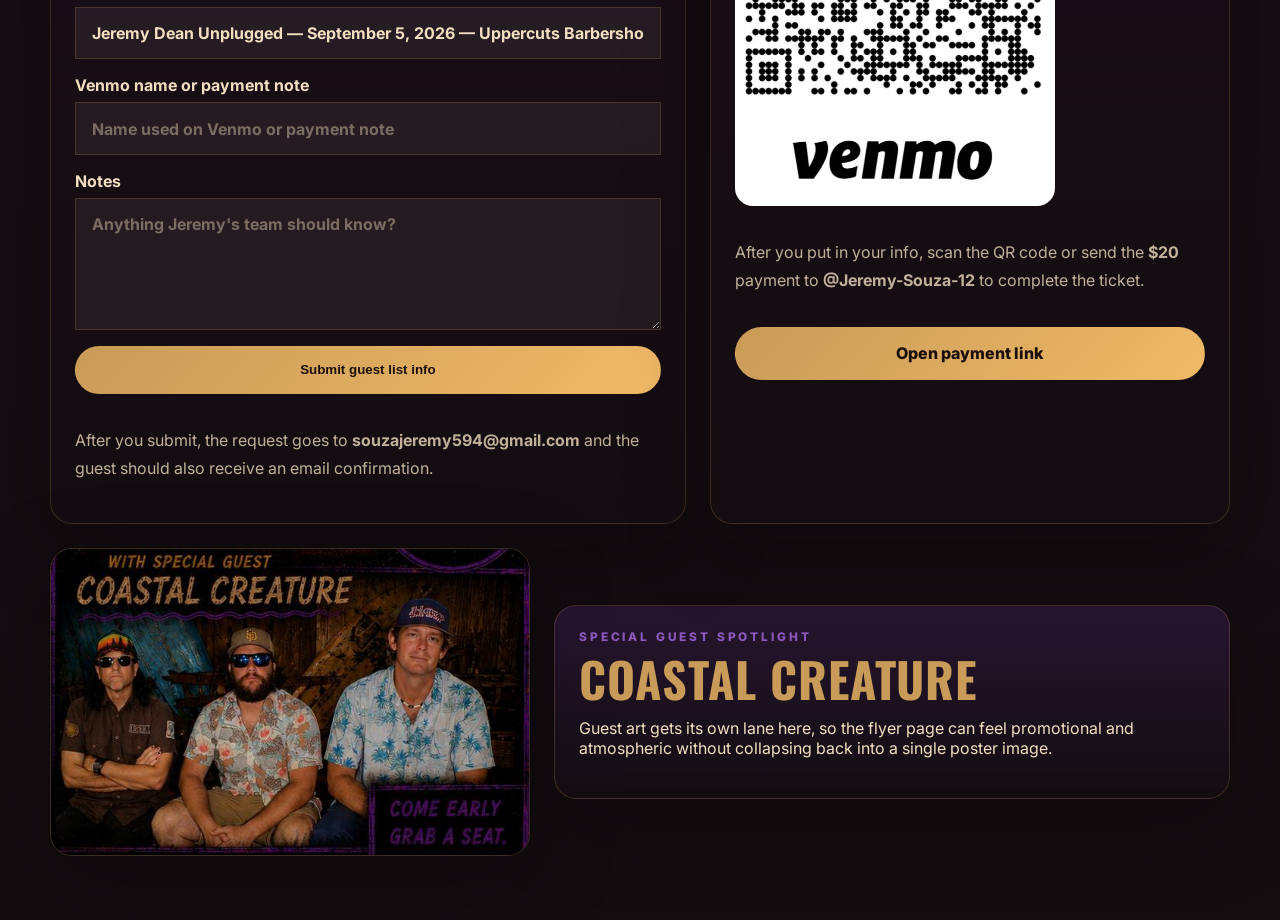
==== commit 437c4945: "chore: force live site refresh Co-authored-by: JoS727 <262341094+JoS727@users.noreply.github.com>" ====
--- a/flyer.html
+++ b/flyer.html
@@ -8,9 +8,10 @@
     <link rel="preconnect" href="https://fonts.googleapis.com" />
     <link rel="preconnect" href="https://fonts.gstatic.com" crossorigin />
     <link href="https://fonts.googleapis.com/css2?family=Inter:wght@400;500;600;700;800&family=Oswald:wght@400;500;600;700&display=swap" rel="stylesheet" />
-    <link rel="stylesheet" href="flyer.css" />
-    <link rel="stylesheet" href="site.css" />
-  </head>
+    <link rel="stylesheet" href="flyer.css?v=20260902-2224" />
+    <link rel="stylesheet" href="site.css?v=20260902-2224" />
+  <meta http-equiv="Cache-Control" content="no-cache, no-store, must-revalidate">
+</head>
   <body>
     <header class="site-nav">
       <div class="site-nav__inner">
@@ -191,3 +192,4 @@
     </main>
   </body>
 </html>
+<!-- cache bust 2026-09-02T22:24:00Z -->
--- a/site.css
+++ b/site.css
@@ -247,6 +247,14 @@
   border: 1px solid rgba(201, 155, 88, 0.14);
   border-radius: 10px;
   overflow: hidden;
+  display: block;
+  text-decoration: none;
+  color: inherit;
+  transition: transform 0.15s, border-color 0.15s;
+}
+.site-merch-item:hover {
+  transform: translateY(-3px);
+  border-color: rgba(201, 155, 88, 0.4);
 }
 .site-merch-item img {
   width: 100%;
